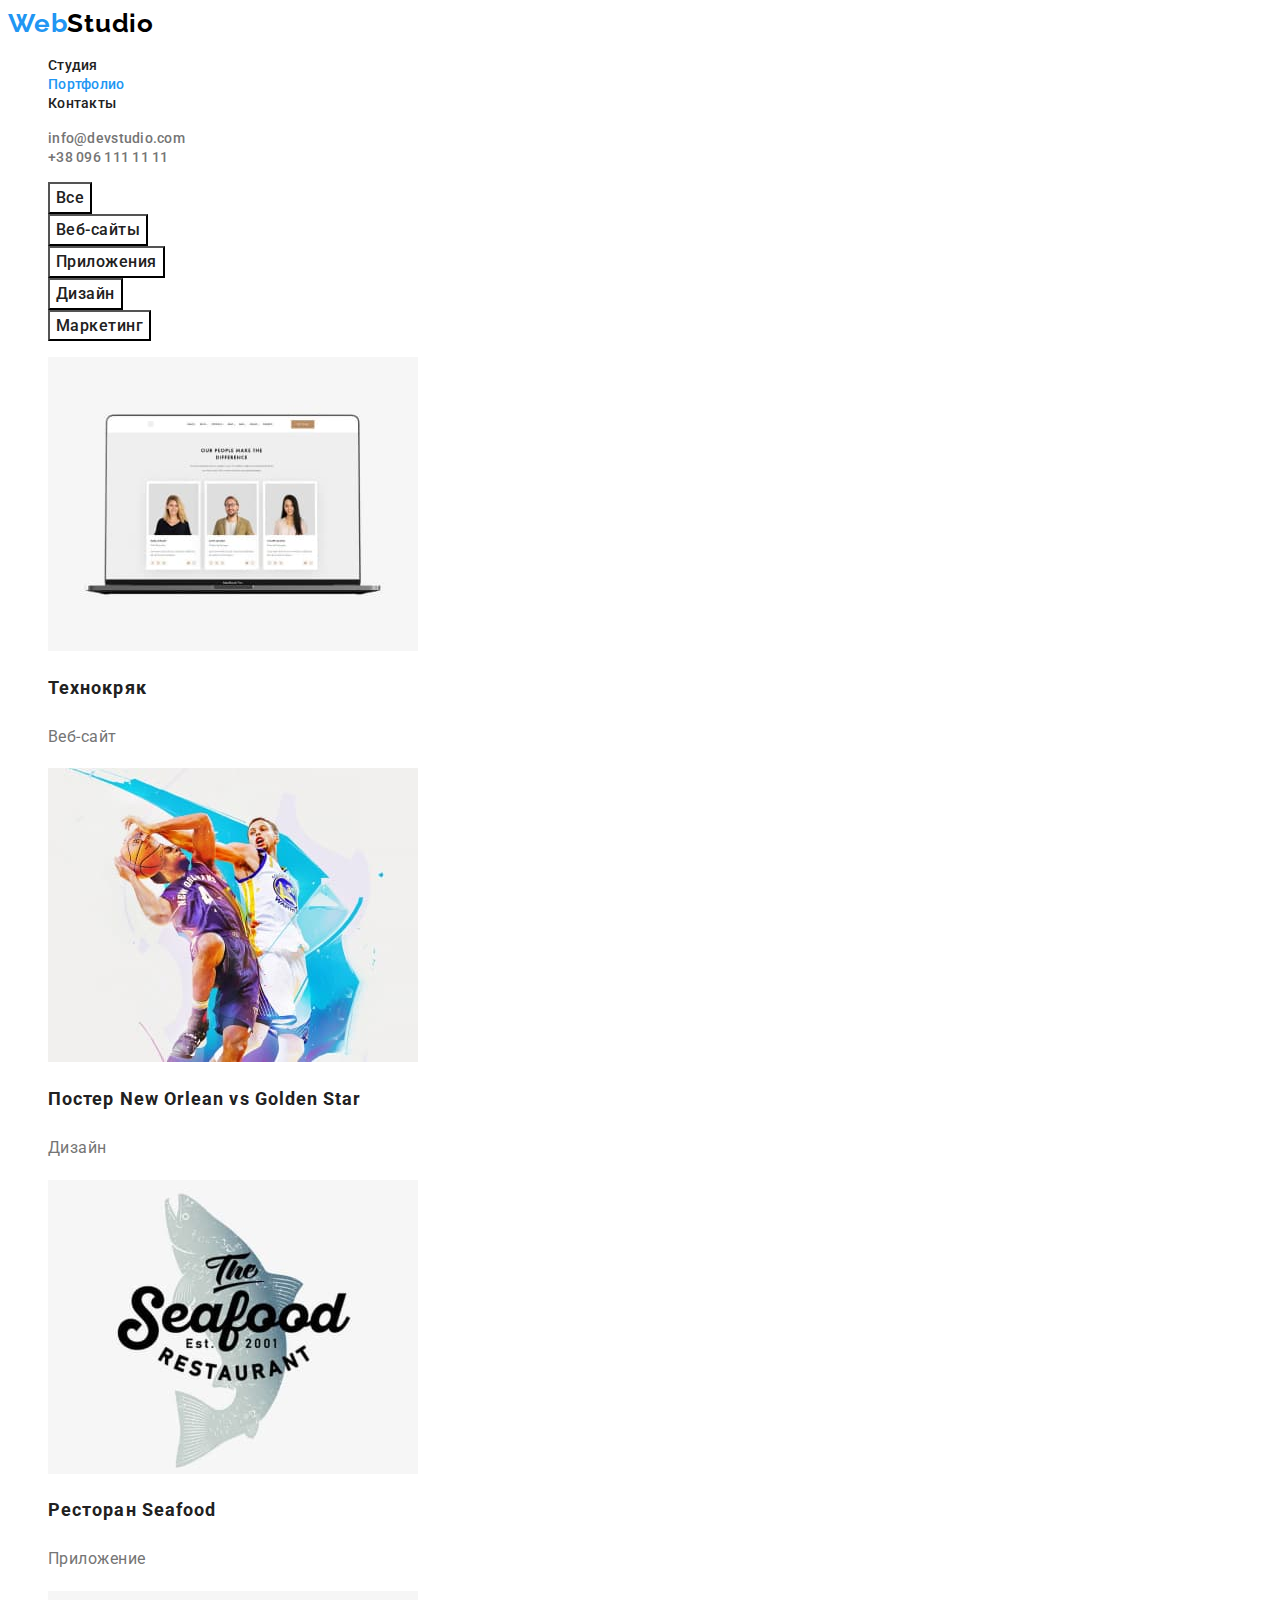
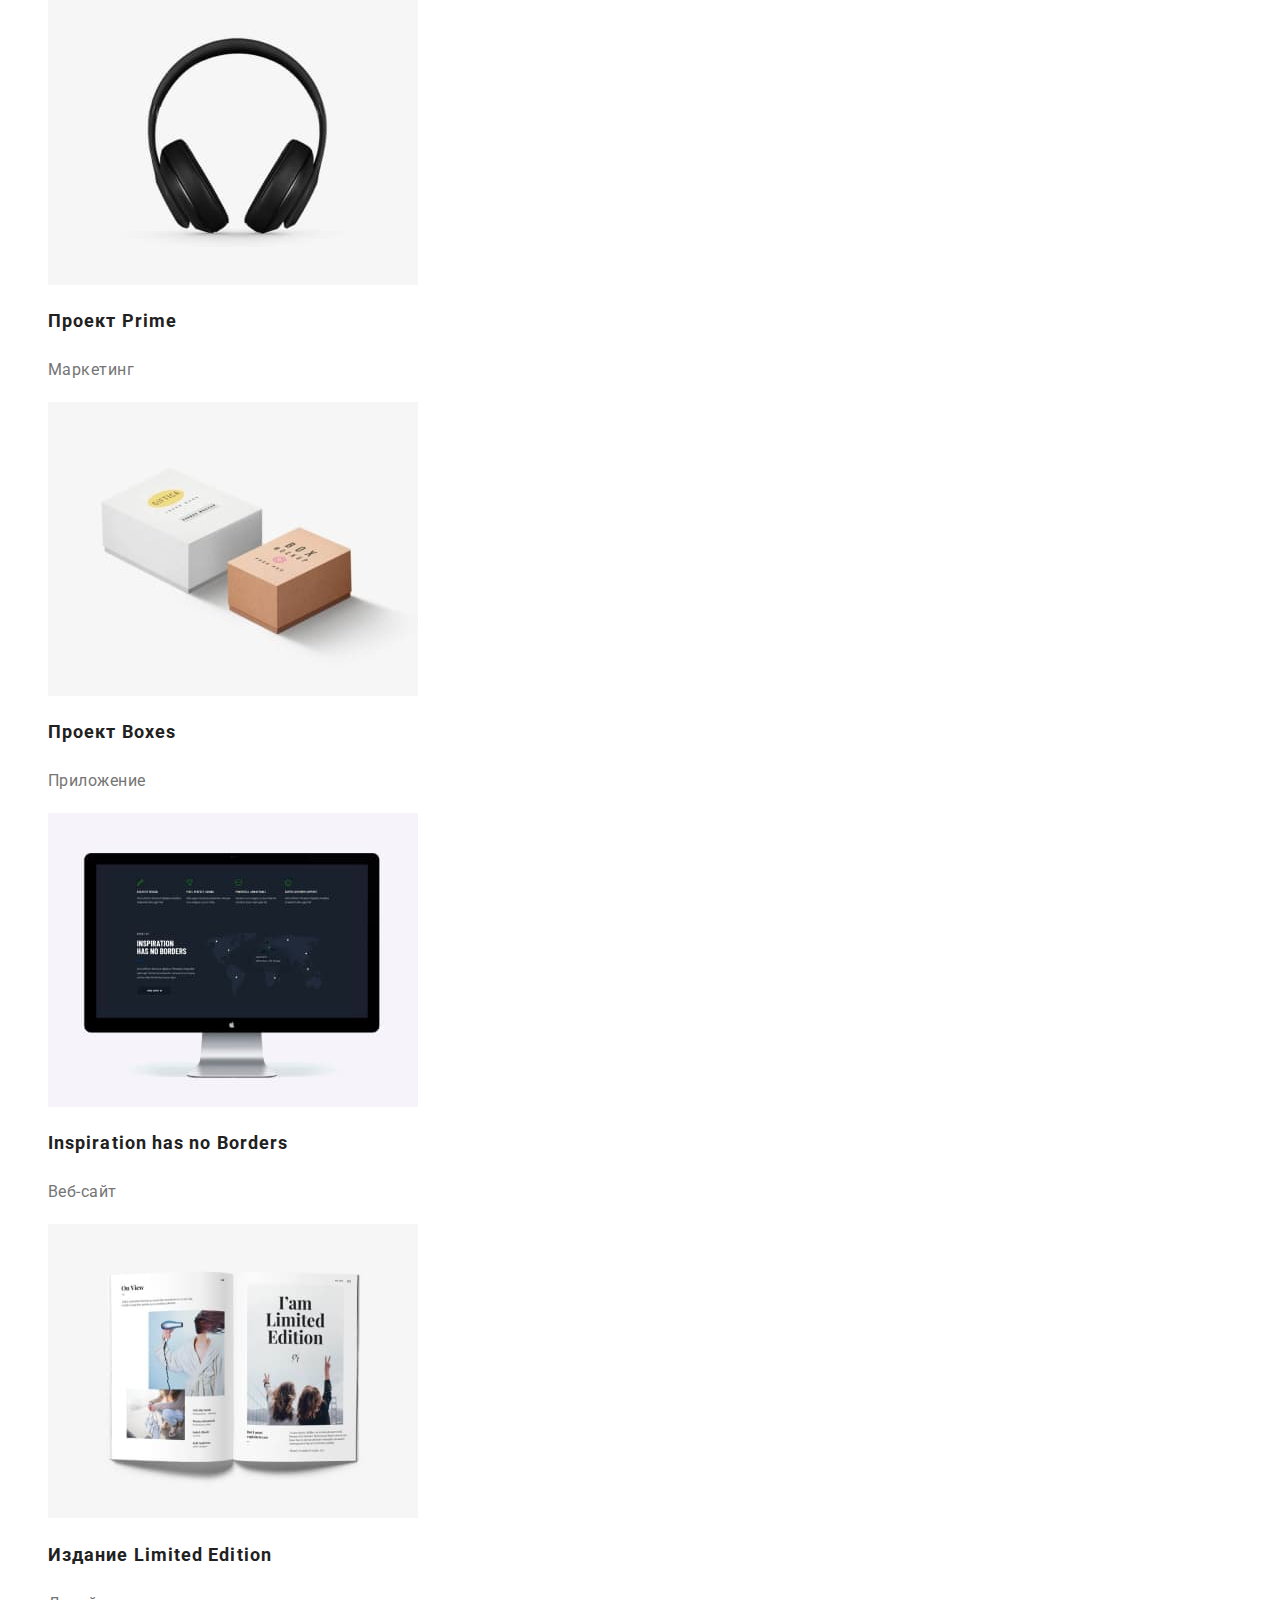
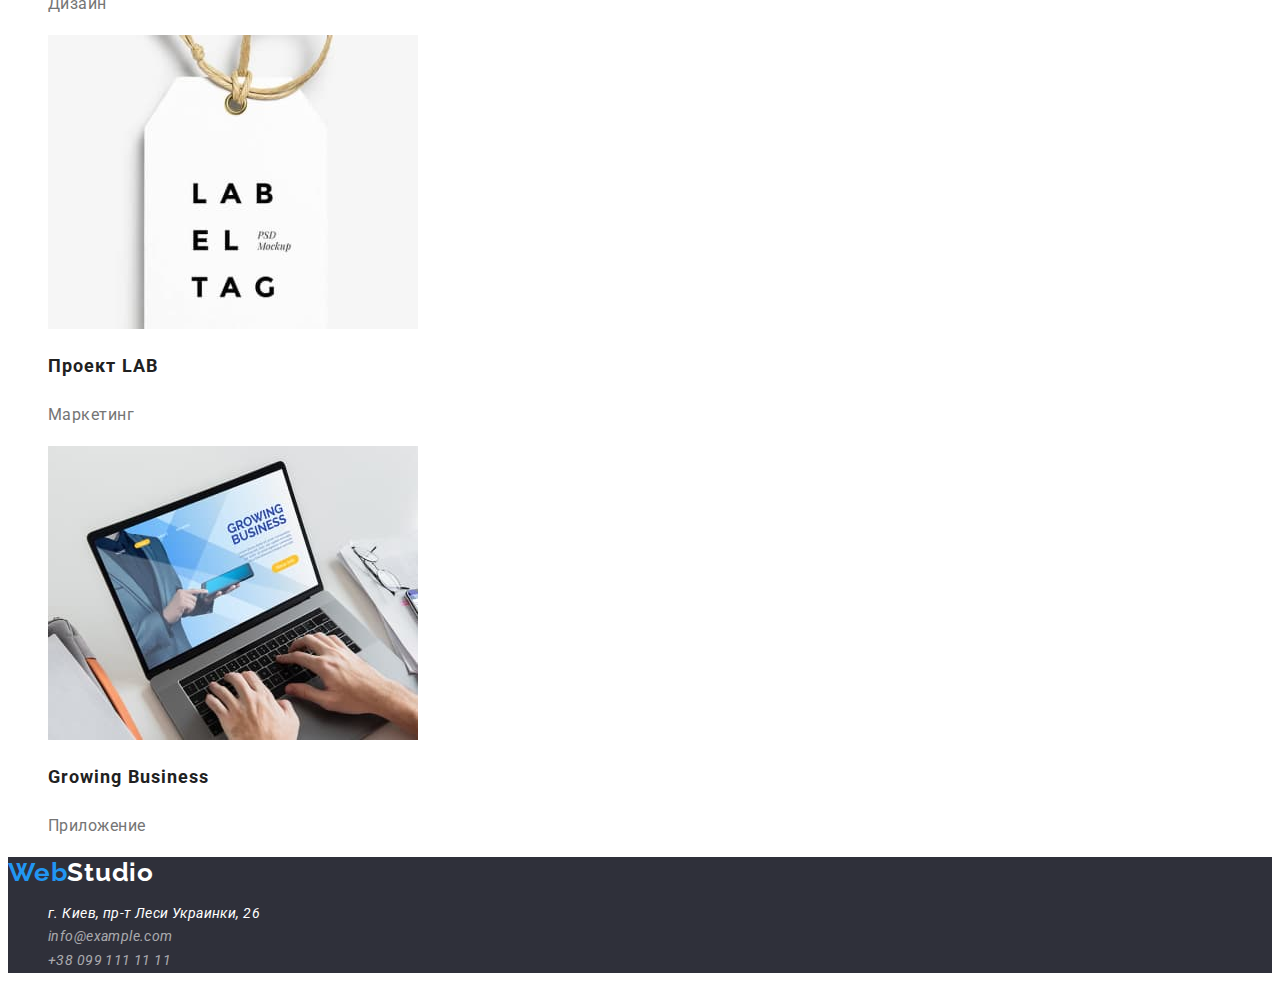
==== portfolio.html @ e904beb5 "Дз2" ====
<!DOCTYPE html>
<html lang="ru">
<head>
    <meta charset="UTF-8">
    <meta http-equiv="X-UA-Compatible" content="IE=edge">
    <meta name="viewport" content="width=device-width, initial-scale=1.0">
    <link rel="preconnect" href="https://fonts.googleapis.com">
    <link rel="preconnect" href="https://fonts.gstatic.com" crossorigin>
    <link href="https://fonts.googleapis.com/css2?family=Raleway:wght@700&family=Roboto:wght@400;500;700;900&display=swap" rel="stylesheet">
    <title>WebStudio</title>
    <link rel="stylesheet" href="https://cdnjs.cloudflare.com/ajax/libs/modern-normalize/1.1.0/modern-normalize.min.css" integrity="sha512-wpPYUAdjBVSE4KJnH1VR1HeZfpl1ub8YT/NKx4PuQ5NmX2tKuGu6U/JRp5y+Y8XG2tV+wKQpNHVUX03MfMFn9Q==" crossorigin="anonymous" referrerpolicy="no-referrer" />
    <link rel="stylesheet" href="./css/style.css">
</head>
<body>
    <header class="header">
        <a href="" class="logo link">Web<span class="logo-dark">Studio</span>
        </a>
        <nav class="header-navigation">
            <ul class="header-navigation-list list">
                <li class="header-navigation-item">
                    <a href="./index.html" class="header-navigation-link link">Студия</a></li>
                <li class="header-navigation-item">
                    <a href="./portfolio.html" class="header-navigation-link link active">Портфолио</a></li>
                <li class="header-navigation-item">
                    <a href="" class="header-navigation-link link">Контакты</a></li>
            </ul>
        </nav>
        <ul class="header-list list">
            <li class="header-item">
                <a href="mailto:info@devstudio.com" class="header-link link">info@devstudio.com</a></li>
            <li class="header-item">
                <a href="tel:+380961111111" class="header-link link">+38 096 111 11 11</a></li>
        </ul>
    </header>
    <main>
        <section class="portfolio">
            <h1 class="visually-hidden">Портфолио</h1>
            <ul class="portfolio-filtres list">
                <li class="portfolio-filtres-item">
                    <button type="button" class="portfolio-filtres-btn btn">Все</button>
                </li>
                <li class="portfolio-filtres-item">
                    <button type="button" class="portfolio-filtres-btn btn">Веб-сайты</button>
                </li>
                <li class="portfolio-filtres-item">
                    <button type="button" class="portfolio-filtres-btn btn">Приложения</button>
                </li>
                <li class="portfolio-filtres-item">
                    <button type="button" class="portfolio-filtres-btn btn">Дизайн</button>
                </li>
                <li class="portfolio-filtres-item">
                    <button type="button" class="portfolio-filtres-btn btn">Маркетинг</button>
                </li>
            </ul>
            <ul class="portfolio-list list">
                <li class="portfolio-item">
                    <img src="./images/Portfolio.jpg" alt="Технокряк" width="370">
                    <h2 class="portfolio-title">Технокряк</h2>
                    <p class="portfolio-text">Веб-сайт</p>
                </li>
                <li class="portfolio-item">
                    <img src="./images/Portfolio1.jpg" alt="Постер New Orlean vs Golden Star" width="370">
                    <h2 class="portfolio-title">Постер New Orlean vs Golden Star</h2>
                    <p class="portfolio-text">Дизайн</p>
                </li>
                <li class="portfolio-item">
                    <img src="./images/Portfolio2.jpg" alt="Ресторан Seafood" width="370">
                    <h2 class="portfolio-title">Ресторан Seafood</h2>
                    <p class="portfolio-text">Приложение</p>
                </li>
                <li class="portfolio-item">
                    <img src="./images/Portfolio3.jpg" alt="Проект Prime" width="370">
                    <h2 class="portfolio-title">Проект Prime</h2>
                    <p class="portfolio-text">Маркетинг</p>
                </li>
                <li class="portfolio-item">
                    <img src="./images/Portfolio4.jpg" alt="Проект Boxes" width="370">
                    <h2 class="portfolio-title">Проект Boxes</h2>
                    <p class="portfolio-text">Приложение</p>
                </li>
                <li class="portfolio-item">
                    <img src="./images/Portfolio5.jpg" alt="Inspiration has no Borders" width="370">
                    <h2 class="portfolio-title">Inspiration has no Borders</h2>
                    <p class="portfolio-text">Веб-сайт</p>
                </li>
                <li class="portfolio-item">
                    <img src="./images/Portfolio6.jpg" alt="Издание Limited Edition" width="370">
                    <h2 class="portfolio-title">Издание Limited Edition</h2>
                    <p class="portfolio-text">Дизайн</p>
                </li>
                <li class="portfolio-item">
                    <img src="./images/Portfolio7.jpg" alt="Проект LAB" width="370">
                    <h2 class="portfolio-title">Проект LAB</h2>
                    <p class="portfolio-text">Маркетинг</p>
                </li>
                <li class="portfolio-item">
                    <img src="./images/Portfolio8.jpg" alt="Growing Business" width="370">
                    <h2 class="portfolio-title">Growing Business</h2>
                    <p class="portfolio-text">Приложение</p>
                </li>
            </ul>
        </section>
    </main>
    <footer class="footer-content">
        <a href="" class="logo link">Web<span class="logo-light">Studio</span>
        </a>
        <address class="footer-address">
            <ul class="footer-list list">
                <li class="footer-item">
                    <a href="https://goo.gl/maps/QefCWzyqJZrkM8jZ6" 
                    class="footer-address link"
                    target="_blank" 
                    rel="noopener noindex nofollow">
                    г. Киев, пр-т Леси Украинки, 26</a></li>
                <li class="footer-item">
                    <a href="mailto:info@example.com" class="footer-link link">info@example.com</a></li>
                <li class="footer-item">
                    <a href="tel:+380991111111" class="footer-link link">+38 099 111 11 11</a></li>
            </ul>
        </address>
    </footer>
</body>
</html>
---- css/style.css ----
:root {
    --header-color: #212121;
    --header-link-color: #757575;
    --main-title-color: #FFFFFF;
    --second-title-color: #212121;
    --btn-color: #FFFFFF;
    --accent-color: #2196F3;
    --text-color: #757575;
    --footer-color: #FFFFFF;
    --bcg-color: #2F303A;


}

body {
    font-family: "Roboto", sans-serif;
}

.logo {
    font-family: 'Raleway';
    font-weight: 700;
    font-size: 26px;
    line-height: 1.19;
    letter-spacing: 0.03em;
    color: var(--accent-color);
}

.logo-dark {
    color: black;
}
 
.logo-light {
    color: var(--btn-color);
}

.link {
    text-decoration: none;
}

.list {
    list-style: none;
}

.visually-hidden {
    position: absolute;
    white-space: nowrap;
    width: 1px;
    height: 1px;
    overflow: hidden;
    border: 0;
    padding: 0;
    clip: rect(0 0 0 0);
    clip-path: inset(50%);
    margin: -1px;
  }

/*-------------HEADER---------------*/

.header-navigation-link {
    font-weight: 500;
    font-size: 14px;
    line-height: 1.14;
    letter-spacing: 0.02em;
    color: var(--header-color); 
}

.header-navigation-link:hover, 
.header-navigation-link:focus {
    color: var(--accent-color);
}

.header-link {
    font-weight: 500;
    font-size: 14px;
    line-height: 1.14;
    letter-spacing: 0.02em;
    color: var(--header-link-color);
}

.header-link:hover,
.header-link:focus {
    color: var(--accent-color);
}

.active {
    color: var(--accent-color);
}

/*-------------HERO---------------*/

.hero-content{
    background: var(--bcg-color)

}
.title {
    font-weight: 900;
    font-size: 44px;
    line-height: 1.36;
    text-align: center;
    letter-spacing: 0.06em;
    text-transform: uppercase;
    color:var(--main-title-color);
}

.btn {
    font-family: inherit;
    font-weight: 700;
    font-size: 16px;
    line-height: 1.88;
    display: flex;
    align-items: center;
    text-align: center;
    letter-spacing: 0.06em;
    background-color: #2196F3;
    color: var(--btn-color);
    cursor: pointer;
}

.btn:hover, 
.btn:focus {
    color: var(--btn-color);
}

/*-------------WORKS---------------*/

.section-title {
    font-weight: 700;
    font-size: 36px;
    line-height: 1.16;
    text-align: center;
    letter-spacing: 0.03em;
    color: var(--second-title-color);
}

.features-title {
    font-weight: 700;
    font-size: 14px;
    line-height: 1.14;
    letter-spacing: 0.03em;
    text-transform: uppercase;
    color: var(--second-title-color);
}
.features-text {
    font-size: 14px;
    line-height: 1.71;
    letter-spacing: 0.03em;
    color:var(--text-color) ;
}

/*-------------TEAM---------------*/

.team-title {
    font-weight: 500;
    font-size: 16px;
    line-height: 1.18;
    letter-spacing: 0.03em;
    color: var(--second-title-color);
}
.team-text {
    font-size: 16px;
    line-height: 1.18;
    letter-spacing: 0.03em;
    color: var(--text-color);
}

/*------------PORTFOLIO---------------*/

.portfolio-filtres-btn {
    font-family: 'Roboto';
    font-weight: 500;
    font-size: 16px;
    line-height: 1.62;
    letter-spacing: 0.03em;
    
    background-color: var(--btn-color);
    color: var(--header-color);
    cursor: pointer;
}

.btn:hover, 
.btn:focus {
    color: var(--btn-color);
    background-color: var(--accent-color);
}

.portfolio-title {
    font-weight: 700;
    font-size: 18px;
    line-height: 2;
    letter-spacing: 0.06em;
    color: var(--second-title-color);
}
.portfolio-text {
    font-size: 16px;
    line-height: 1.88;
    letter-spacing: 0.03em;
    color: var(--header-link-color);
}

/*------------FOOTER---------------*/

.footer-address {
    font-family: 'Roboto';
    font-weight: 400;
    font-size: 14px;
    line-height: 1.71;
    letter-spacing: 0.03em;
    color:var(--footer-color);
}

.footer-link {
    font-family: 'Roboto';
    font-size: 14px;
    line-height: 1.71;
    letter-spacing: 0.03em;
    color: rgba(255, 255, 255, 0.6);
}
.footer-content {
    background: var(--bcg-color);
}


.footer-link:hover, 
.footer-link:focus {
    color: var(--accent-color);
}

.footer-address:hover, 
.footer-address:focus {
    color: var(--accent-color);
}
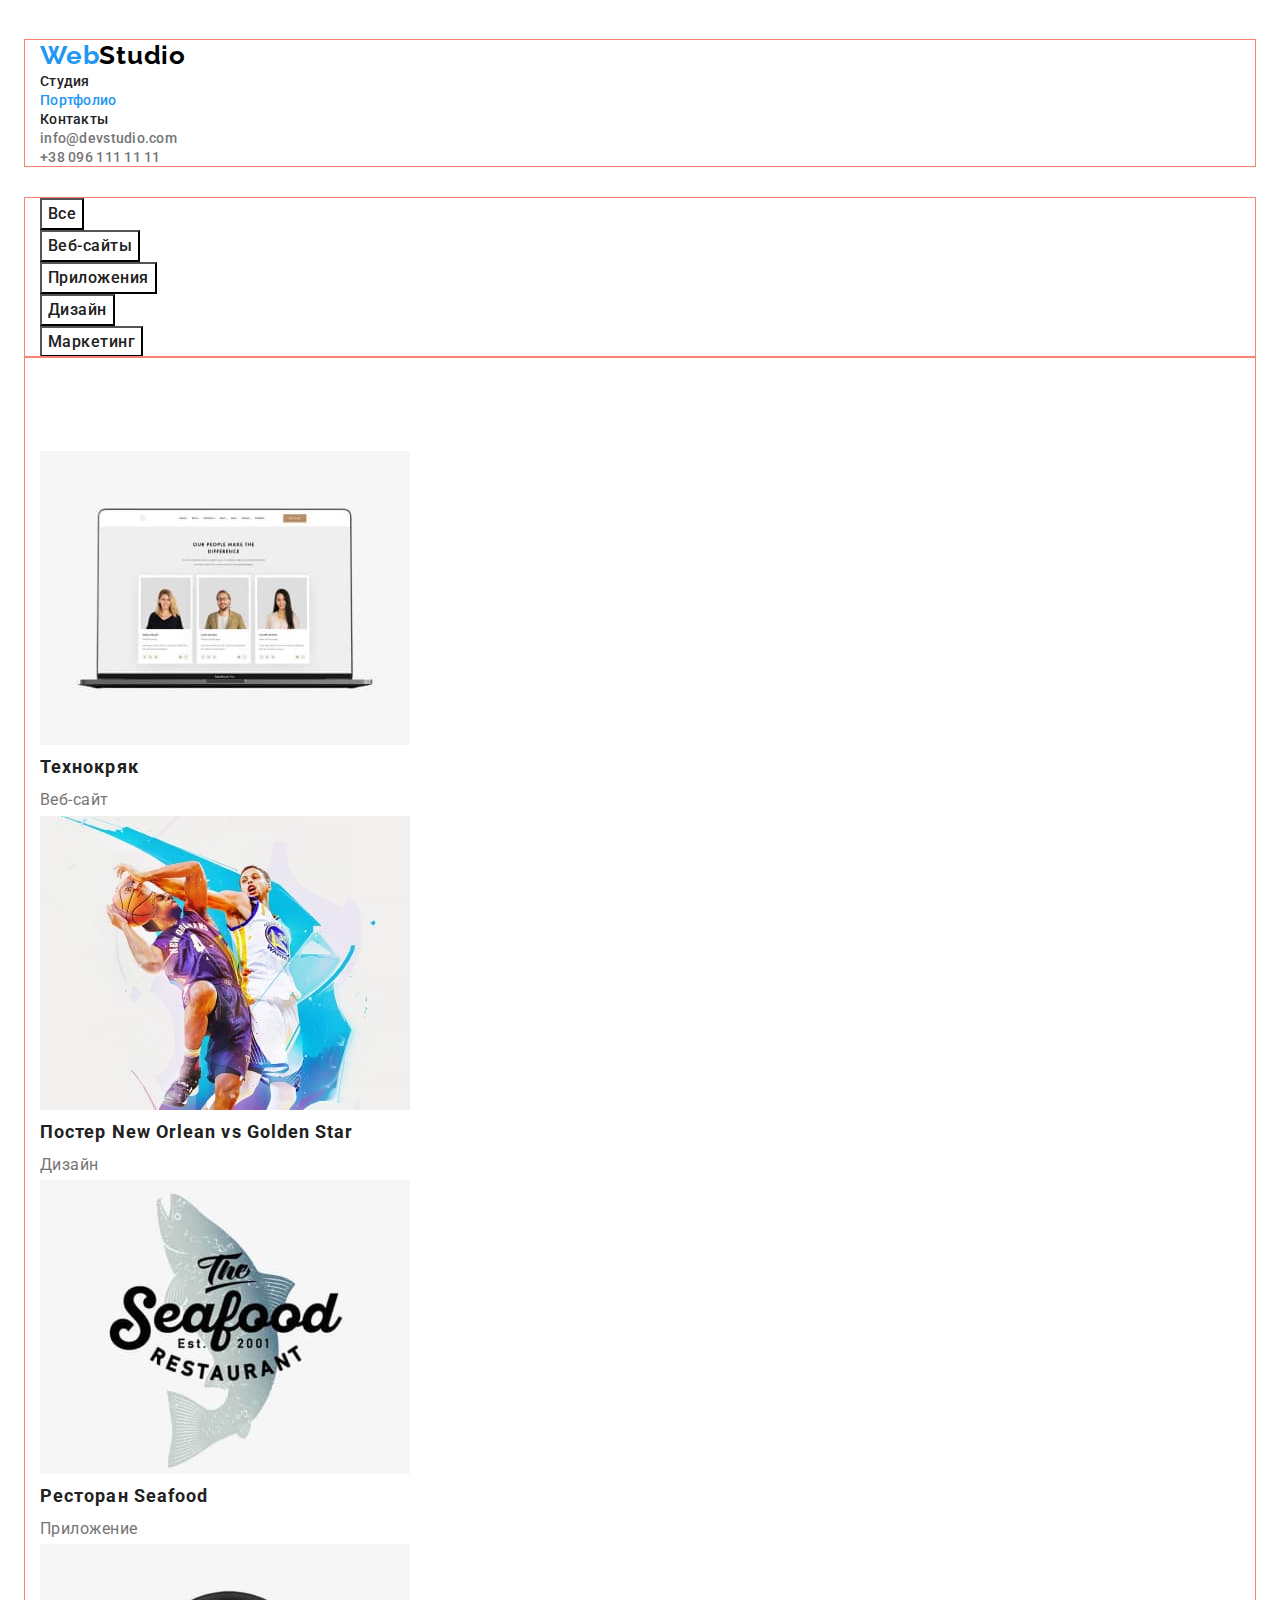
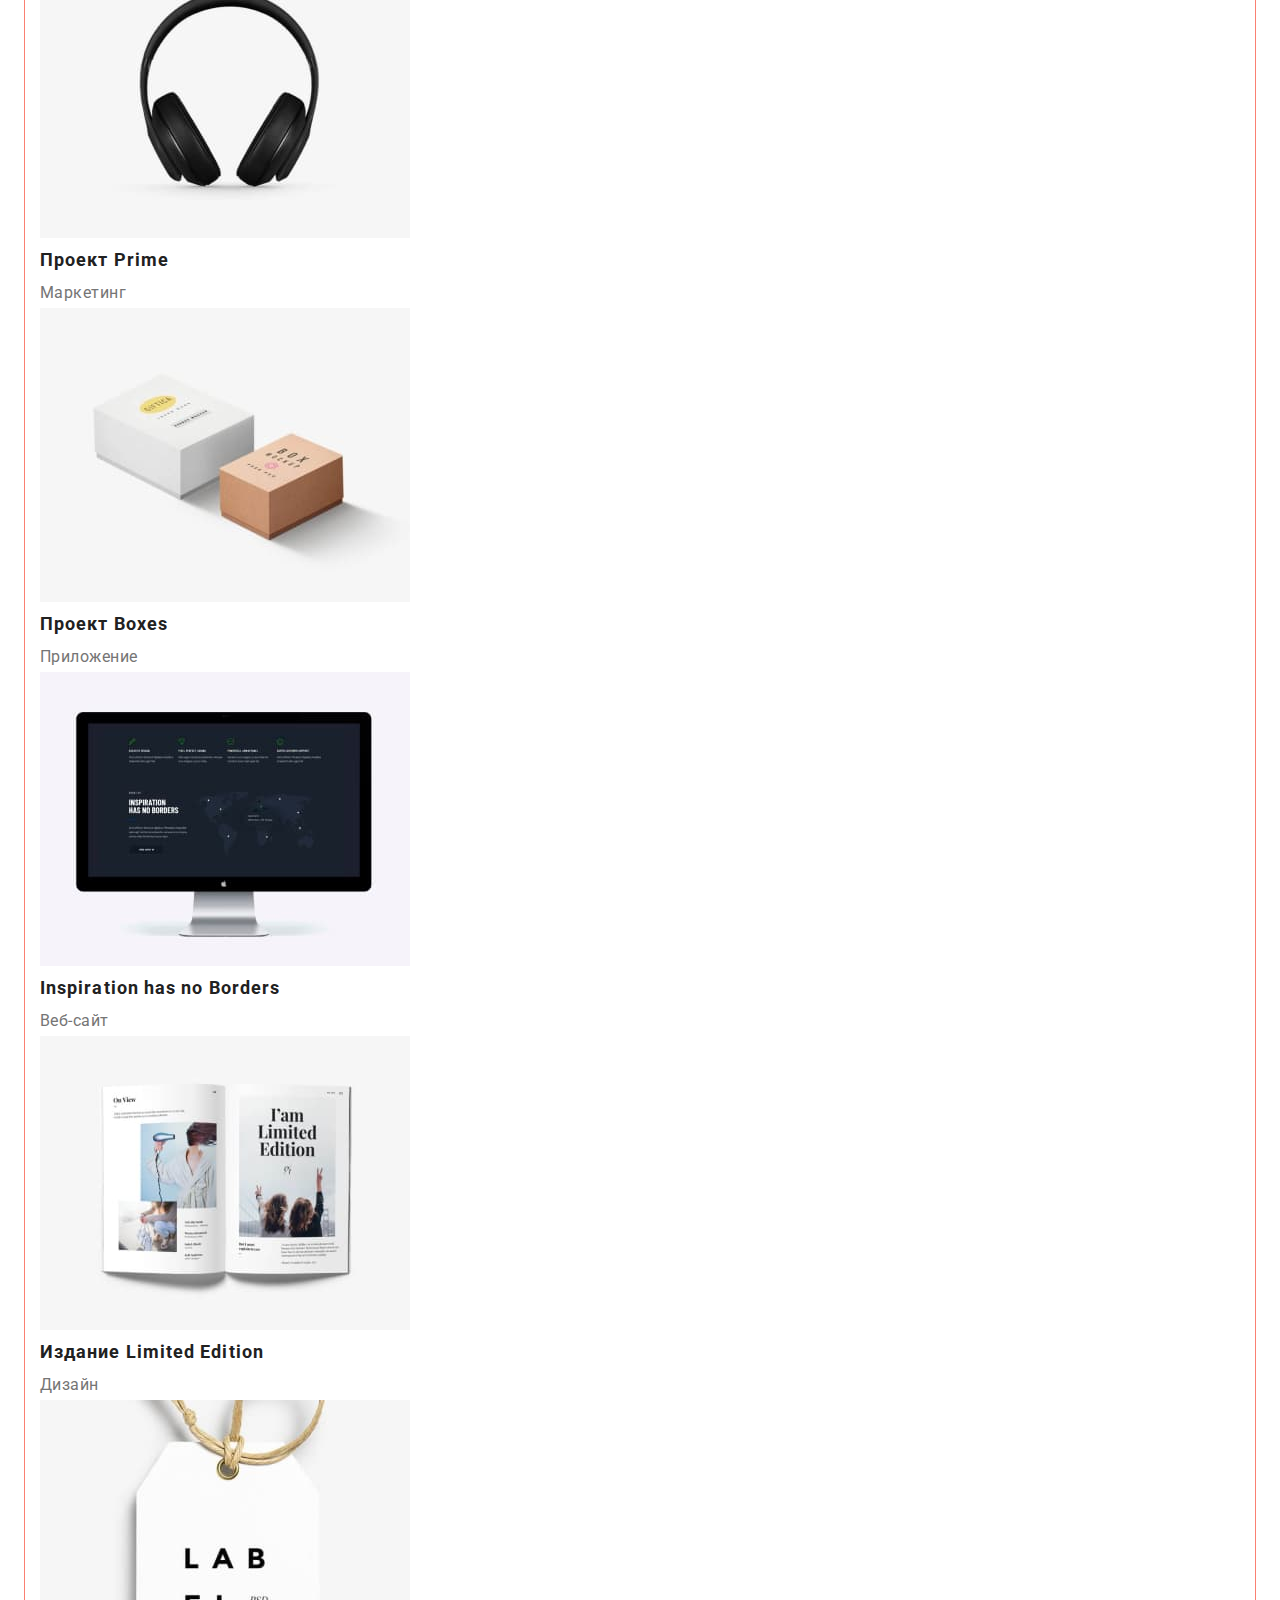
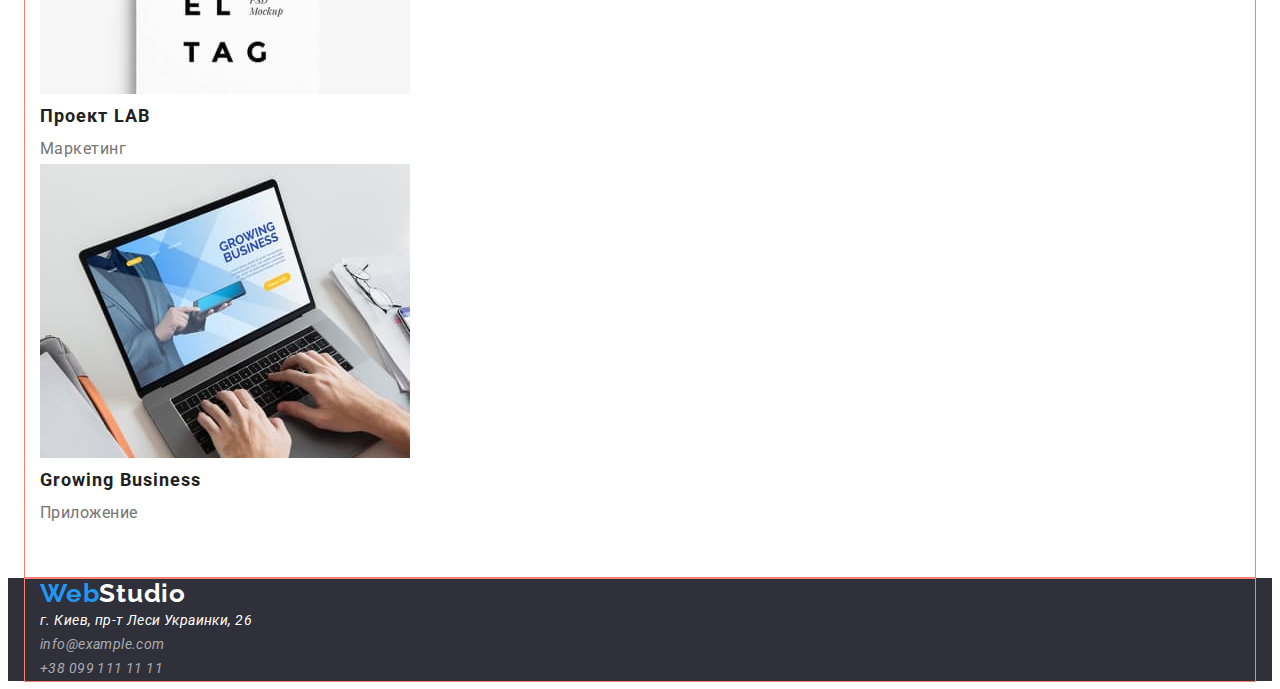
==== commit a94f2dad: "В процессе с паддингами" ====
--- a/portfolio.html
+++ b/portfolio.html
@@ -4,120 +4,137 @@
     <meta charset="UTF-8">
     <meta http-equiv="X-UA-Compatible" content="IE=edge">
     <meta name="viewport" content="width=device-width, initial-scale=1.0">
-    <link rel="preconnect" href="https://fonts.googleapis.com">
-    <link rel="preconnect" href="https://fonts.gstatic.com" crossorigin>
-    <link href="https://fonts.googleapis.com/css2?family=Raleway:wght@700&family=Roboto:wght@400;500;700;900&display=swap" rel="stylesheet">
+    <link rel="preconnect" 
+        href="https://fonts.googleapis.com">
+    <link rel="preconnect" 
+        href="https://fonts.gstatic.com" 
+        crossorigin>
+    <link href="https://fonts.googleapis.com/css2?family=Raleway:wght@700&family=Roboto:wght@400;500;700;900&display=swap" 
+        rel="stylesheet">
     <title>WebStudio</title>
-    <link rel="stylesheet" href="https://cdnjs.cloudflare.com/ajax/libs/modern-normalize/1.1.0/modern-normalize.min.css" integrity="sha512-wpPYUAdjBVSE4KJnH1VR1HeZfpl1ub8YT/NKx4PuQ5NmX2tKuGu6U/JRp5y+Y8XG2tV+wKQpNHVUX03MfMFn9Q==" crossorigin="anonymous" referrerpolicy="no-referrer" />
-    <link rel="stylesheet" href="./css/style.css">
+    <link rel="stylesheet" 
+        href="https://cdnjs.cloudflare.com/ajax/libs/modern-normalize/1.1.0/modern-normalize.min.css" 
+        integrity="sha512-wpPYUAdjBVSE4KJnH1VR1HeZfpl1ub8YT/NKx4PuQ5NmX2tKuGu6U/JRp5y+Y8XG2tV+wKQpNHVUX03MfMFn9Q=="     
+        crossorigin="anonymous" 
+        referrerpolicy="no-referrer" />
+    <link rel="stylesheet" 
+        href="./css/style.css">
 </head>
 <body>
     <header class="header">
-        <a href="" class="logo link">Web<span class="logo-dark">Studio</span>
-        </a>
-        <nav class="header-navigation">
-            <ul class="header-navigation-list list">
-                <li class="header-navigation-item">
-                    <a href="./index.html" class="header-navigation-link link">Студия</a></li>
-                <li class="header-navigation-item">
-                    <a href="./portfolio.html" class="header-navigation-link link active">Портфолио</a></li>
-                <li class="header-navigation-item">
-                    <a href="" class="header-navigation-link link">Контакты</a></li>
+        <div class="container">
+            <a href="" class="logo link">Web<span class="logo-dark">Studio</span>
+            </a>
+            <nav class="header-navigation">
+                <ul class="header-navigation-list list">
+                    <li class="header-navigation-item">
+                        <a href="./index.html" class="header-navigation-link link">Студия</a></li>
+                    <li class="header-navigation-item">
+                        <a href="./portfolio.html" class="header-navigation-link link active">Портфолио</a></li>
+                    <li class="header-navigation-item">
+                        <a href="" class="header-navigation-link link">Контакты</a></li>
+                </ul>
+            </nav>
+            <ul class="header-list list">
+                <li class="header-item">
+                    <a href="mailto:info@devstudio.com" class="header-link link">info@devstudio.com</a></li>
+                <li class="header-item">
+                    <a href="tel:+380961111111" class="header-link link">+38 096 111 11 11</a></li>
             </ul>
-        </nav>
-        <ul class="header-list list">
-            <li class="header-item">
-                <a href="mailto:info@devstudio.com" class="header-link link">info@devstudio.com</a></li>
-            <li class="header-item">
-                <a href="tel:+380961111111" class="header-link link">+38 096 111 11 11</a></li>
-        </ul>
+        </div>
     </header>
     <main>
         <section class="portfolio">
-            <h1 class="visually-hidden">Портфолио</h1>
-            <ul class="portfolio-filtres list">
-                <li class="portfolio-filtres-item">
-                    <button type="button" class="portfolio-filtres-btn btn">Все</button>
-                </li>
-                <li class="portfolio-filtres-item">
-                    <button type="button" class="portfolio-filtres-btn btn">Веб-сайты</button>
-                </li>
-                <li class="portfolio-filtres-item">
-                    <button type="button" class="portfolio-filtres-btn btn">Приложения</button>
-                </li>
-                <li class="portfolio-filtres-item">
-                    <button type="button" class="portfolio-filtres-btn btn">Дизайн</button>
-                </li>
-                <li class="portfolio-filtres-item">
-                    <button type="button" class="portfolio-filtres-btn btn">Маркетинг</button>
-                </li>
-            </ul>
-            <ul class="portfolio-list list">
-                <li class="portfolio-item">
-                    <img src="./images/Portfolio.jpg" alt="Технокряк" width="370">
-                    <h2 class="portfolio-title">Технокряк</h2>
-                    <p class="portfolio-text">Веб-сайт</p>
-                </li>
-                <li class="portfolio-item">
-                    <img src="./images/Portfolio1.jpg" alt="Постер New Orlean vs Golden Star" width="370">
-                    <h2 class="portfolio-title">Постер New Orlean vs Golden Star</h2>
-                    <p class="portfolio-text">Дизайн</p>
-                </li>
-                <li class="portfolio-item">
-                    <img src="./images/Portfolio2.jpg" alt="Ресторан Seafood" width="370">
-                    <h2 class="portfolio-title">Ресторан Seafood</h2>
-                    <p class="portfolio-text">Приложение</p>
-                </li>
-                <li class="portfolio-item">
-                    <img src="./images/Portfolio3.jpg" alt="Проект Prime" width="370">
-                    <h2 class="portfolio-title">Проект Prime</h2>
-                    <p class="portfolio-text">Маркетинг</p>
-                </li>
-                <li class="portfolio-item">
-                    <img src="./images/Portfolio4.jpg" alt="Проект Boxes" width="370">
-                    <h2 class="portfolio-title">Проект Boxes</h2>
-                    <p class="portfolio-text">Приложение</p>
-                </li>
-                <li class="portfolio-item">
-                    <img src="./images/Portfolio5.jpg" alt="Inspiration has no Borders" width="370">
-                    <h2 class="portfolio-title">Inspiration has no Borders</h2>
-                    <p class="portfolio-text">Веб-сайт</p>
-                </li>
-                <li class="portfolio-item">
-                    <img src="./images/Portfolio6.jpg" alt="Издание Limited Edition" width="370">
-                    <h2 class="portfolio-title">Издание Limited Edition</h2>
-                    <p class="portfolio-text">Дизайн</p>
-                </li>
-                <li class="portfolio-item">
-                    <img src="./images/Portfolio7.jpg" alt="Проект LAB" width="370">
-                    <h2 class="portfolio-title">Проект LAB</h2>
-                    <p class="portfolio-text">Маркетинг</p>
-                </li>
-                <li class="portfolio-item">
-                    <img src="./images/Portfolio8.jpg" alt="Growing Business" width="370">
-                    <h2 class="portfolio-title">Growing Business</h2>
-                    <p class="portfolio-text">Приложение</p>
-                </li>
-            </ul>
+            <div class="container">
+                <h1 class="visually-hidden">Портфолио</h1>
+                <ul class="portfolio-filtres list">
+                    <li class="portfolio-filtres-item">
+                        <button type="button" class="portfolio-filtres-btn btn">Все</button>
+                    </li>
+                    <li class="portfolio-filtres-item">
+                        <button type="button" class="portfolio-filtres-btn btn">Веб-сайты</button>
+                    </li>
+                    <li class="portfolio-filtres-item">
+                        <button type="button" class="portfolio-filtres-btn btn">Приложения</button>
+                    </li>
+                    <li class="portfolio-filtres-item">
+                        <button type="button" class="portfolio-filtres-btn btn">Дизайн</button>
+                    </li>
+                    <li class="portfolio-filtres-item">
+                        <button type="button" class="portfolio-filtres-btn btn">Маркетинг</button>
+                    </li>
+                </ul>
+            </div>
+            <div class="container">
+                <ul class="portfolio-list list">
+                    <li class="portfolio-item">
+                        <img src="./images/Portfolio.jpg" alt="Технокряк" width="370">
+                        <h2 class="portfolio-title">Технокряк</h2>
+                        <p class="portfolio-text">Веб-сайт</p>
+                    </li>
+                    <li class="portfolio-item">
+                        <img src="./images/Portfolio1.jpg" alt="Постер New Orlean vs Golden Star" width="370">
+                        <h2 class="portfolio-title">Постер New Orlean vs Golden Star</h2>
+                        <p class="portfolio-text">Дизайн</p>
+                    </li>
+                    <li class="portfolio-item">
+                        <img src="./images/Portfolio2.jpg" alt="Ресторан Seafood" width="370">
+                        <h2 class="portfolio-title">Ресторан Seafood</h2>
+                        <p class="portfolio-text">Приложение</p>
+                    </li>
+                    <li class="portfolio-item">
+                        <img src="./images/Portfolio3.jpg" alt="Проект Prime" width="370">
+                        <h2 class="portfolio-title">Проект Prime</h2>
+                        <p class="portfolio-text">Маркетинг</p>
+                    </li>
+                    <li class="portfolio-item">
+                        <img src="./images/Portfolio4.jpg" alt="Проект Boxes" width="370">
+                        <h2 class="portfolio-title">Проект Boxes</h2>
+                        <p class="portfolio-text">Приложение</p>
+                    </li>
+                    <li class="portfolio-item">
+                        <img src="./images/Portfolio5.jpg" alt="Inspiration has no Borders" width="370">
+                        <h2 class="portfolio-title">Inspiration has no Borders</h2>
+                        <p class="portfolio-text">Веб-сайт</p>
+                    </li>
+                    <li class="portfolio-item">
+                        <img src="./images/Portfolio6.jpg" alt="Издание Limited Edition" width="370">
+                        <h2 class="portfolio-title">Издание Limited Edition</h2>
+                        <p class="portfolio-text">Дизайн</p>
+                    </li>
+                    <li class="portfolio-item">
+                        <img src="./images/Portfolio7.jpg" alt="Проект LAB" width="370">
+                        <h2 class="portfolio-title">Проект LAB</h2>
+                        <p class="portfolio-text">Маркетинг</p>
+                    </li>
+                    <li class="portfolio-item">
+                        <img src="./images/Portfolio8.jpg" alt="Growing Business" width="370">
+                        <h2 class="portfolio-title">Growing Business</h2>
+                        <p class="portfolio-text">Приложение</p>
+                    </li>
+                </ul>
+            </div>
         </section>
     </main>
     <footer class="footer-content">
-        <a href="" class="logo link">Web<span class="logo-light">Studio</span>
-        </a>
-        <address class="footer-address">
-            <ul class="footer-list list">
-                <li class="footer-item">
-                    <a href="https://goo.gl/maps/QefCWzyqJZrkM8jZ6" 
-                    class="footer-address link"
-                    target="_blank" 
-                    rel="noopener noindex nofollow">
-                    г. Киев, пр-т Леси Украинки, 26</a></li>
-                <li class="footer-item">
-                    <a href="mailto:info@example.com" class="footer-link link">info@example.com</a></li>
-                <li class="footer-item">
-                    <a href="tel:+380991111111" class="footer-link link">+38 099 111 11 11</a></li>
-            </ul>
-        </address>
+        <div class="container">
+            <a href="" class="logo link">Web<span class="logo-light">Studio</span>
+            </a>
+            <address class="footer-address">
+                <ul class="footer-list list">
+                    <li class="footer-item">
+                        <a href="https://goo.gl/maps/QefCWzyqJZrkM8jZ6" 
+                        class="footer-address link"
+                        target="_blank" 
+                        rel="noopener noindex nofollow">
+                        г. Киев, пр-т Леси Украинки, 26</a></li>
+                    <li class="footer-item">
+                        <a href="mailto:info@example.com" class="footer-link link">info@example.com</a></li>
+                    <li class="footer-item">
+                        <a href="tel:+380991111111" class="footer-link link">+38 099 111 11 11</a></li>
+                </ul>
+            </address>
+        </div>
     </footer>
 </body>
 </html>--- a/css/style.css
+++ b/css/style.css
@@ -8,6 +8,8 @@
     --text-color: #757575;
     --footer-color: #FFFFFF;
     --bcg-color: #2F303A;
+    --padding-top: 94px;
+    --padding-bottom: 94px;
 
 
 }
@@ -15,7 +17,14 @@
 body {
     font-family: "Roboto", sans-serif;
 }
-
+p, h1, h2, h3, h4, h5, h6 {
+    margin: 0;
+}
+
+ul, ol {
+    padding-left: 0;
+    margin: 0;
+}
 .logo {
     font-family: 'Raleway';
     font-weight: 700;
@@ -39,6 +48,15 @@
 
 .list {
     list-style: none;
+}
+
+.container{
+    width: 1200px;
+    padding-left: 15px;
+    padding-right: 15px;
+    margin: 0 auto;
+    outline: 1px solid salmon;
+
 }
 
 .visually-hidden {
@@ -55,7 +73,10 @@
   }
 
 /*-------------HEADER---------------*/
-
+.header {
+    padding-top: 32px;
+    padding-bottom: 32px;
+}
 .header-navigation-link {
     font-weight: 500;
     font-size: 14px;
@@ -89,8 +110,8 @@
 /*-------------HERO---------------*/
 
 .hero-content{
-    background: var(--bcg-color)
-
+    background: var(--bcg-color);
+   /*- padding: 200px; 452px; 30px;-*/
 }
 .title {
     font-weight: 900;
@@ -100,6 +121,10 @@
     letter-spacing: 0.06em;
     text-transform: uppercase;
     color:var(--main-title-color);
+    margin-bottom: 30px;
+    max-width: 696px;
+    
+
 }
 
 .btn {
@@ -114,6 +139,7 @@
     background-color: #2196F3;
     color: var(--btn-color);
     cursor: pointer;
+    
 }
 
 .btn:hover, 
@@ -122,6 +148,15 @@
 }
 
 /*-------------WORKS---------------*/
+
+/*.section {
+
+}*/
+
+.features-list {
+    padding-top: var(--padding-top);
+    padding-bottom: 50px;
+}
 
 .section-title {
     font-weight: 700;
@@ -130,6 +165,8 @@
     text-align: center;
     letter-spacing: 0.03em;
     color: var(--second-title-color);
+    padding-top: var(--padding-top);
+    padding-bottom: 50px;
 }
 
 .features-title {
@@ -149,21 +186,33 @@
 
 /*-------------TEAM---------------*/
 
+.section-title {
+    padding-top: var(--padding-top);
+    padding-bottom: 50px;
+}
+
 .team-title {
     font-weight: 500;
     font-size: 16px;
     line-height: 1.18;
     letter-spacing: 0.03em;
     color: var(--second-title-color);
+
 }
 .team-text {
     font-size: 16px;
     line-height: 1.18;
     letter-spacing: 0.03em;
     color: var(--text-color);
+
 }
 
 /*------------PORTFOLIO---------------*/
+
+.portfolio-list {
+    padding-top: var(--padding-top);
+    padding-bottom: 50px;
+}
 
 .portfolio-filtres-btn {
     font-family: 'Roboto';
@@ -199,6 +248,8 @@
 
 /*------------FOOTER---------------*/
 
+
+
 .footer-address {
     font-family: 'Roboto';
     font-weight: 400;
@@ -206,6 +257,7 @@
     line-height: 1.71;
     letter-spacing: 0.03em;
     color:var(--footer-color);
+   
 }
 
 .footer-link {
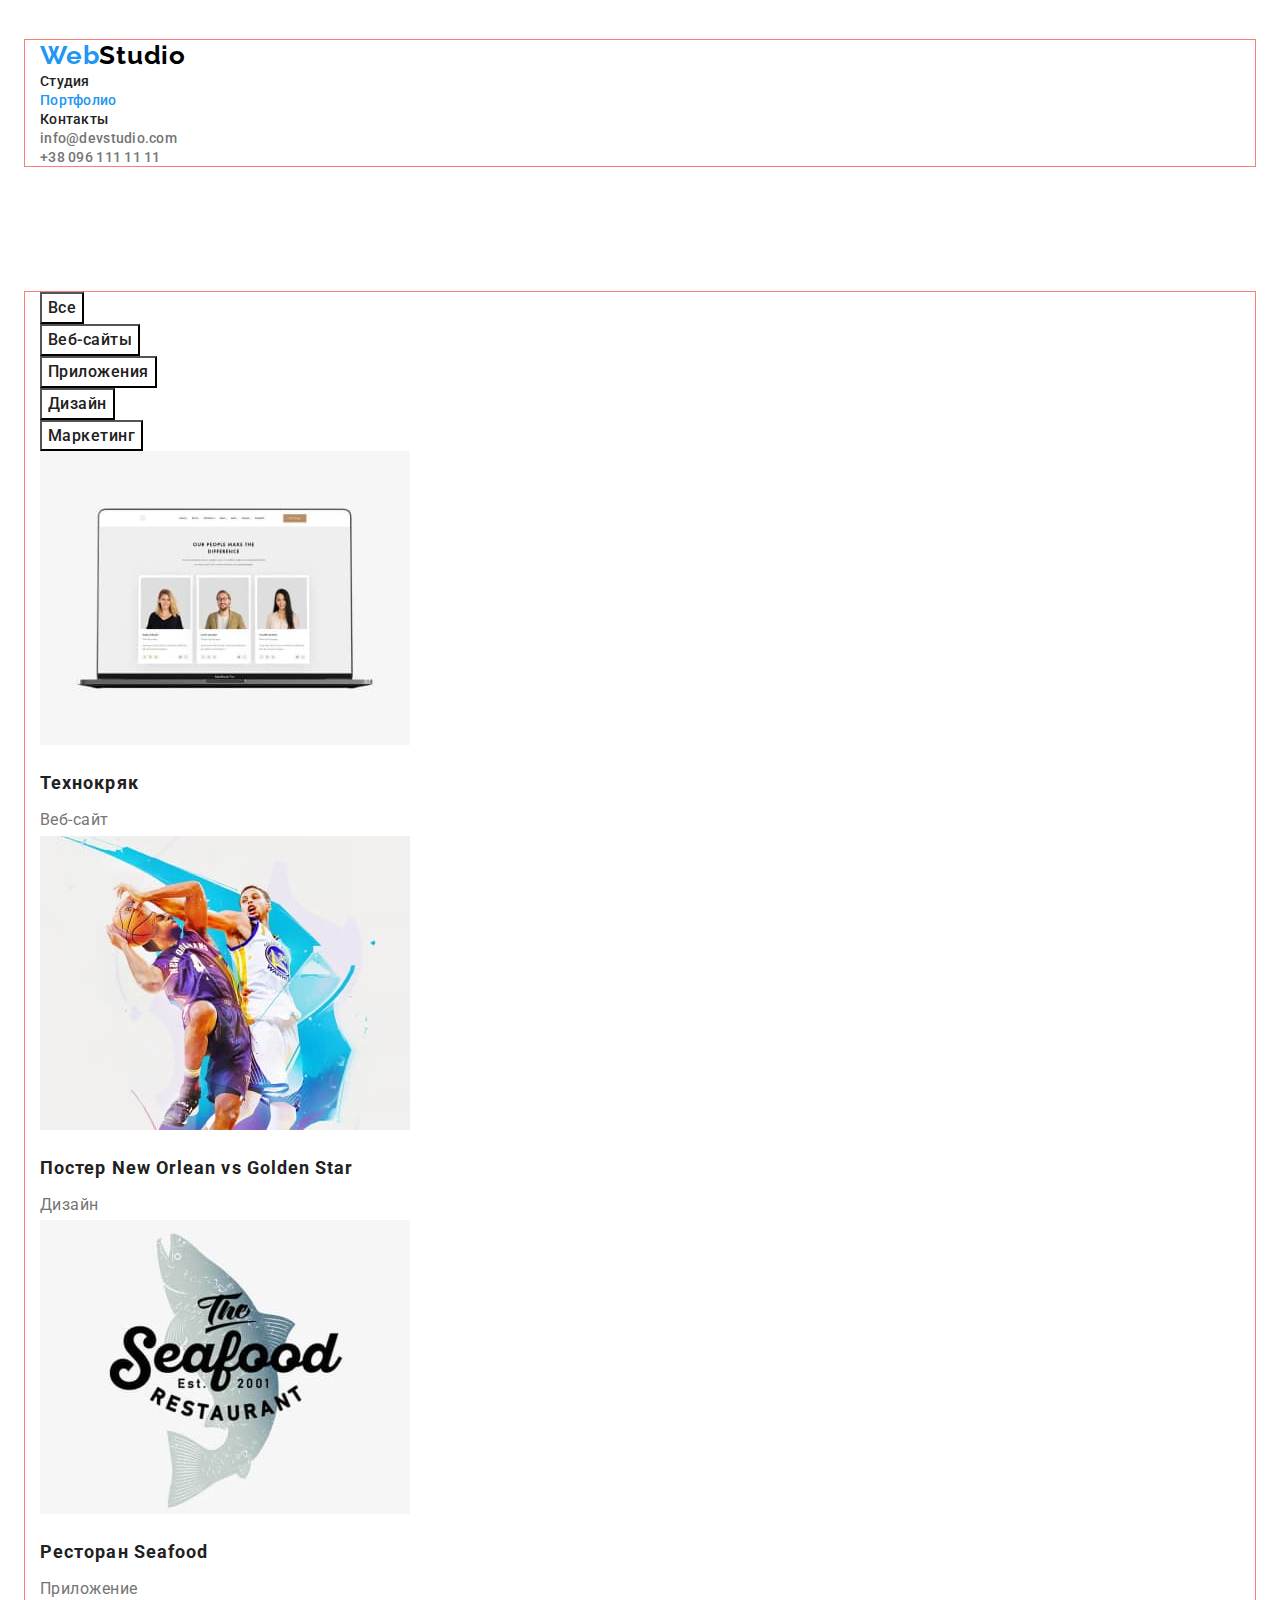
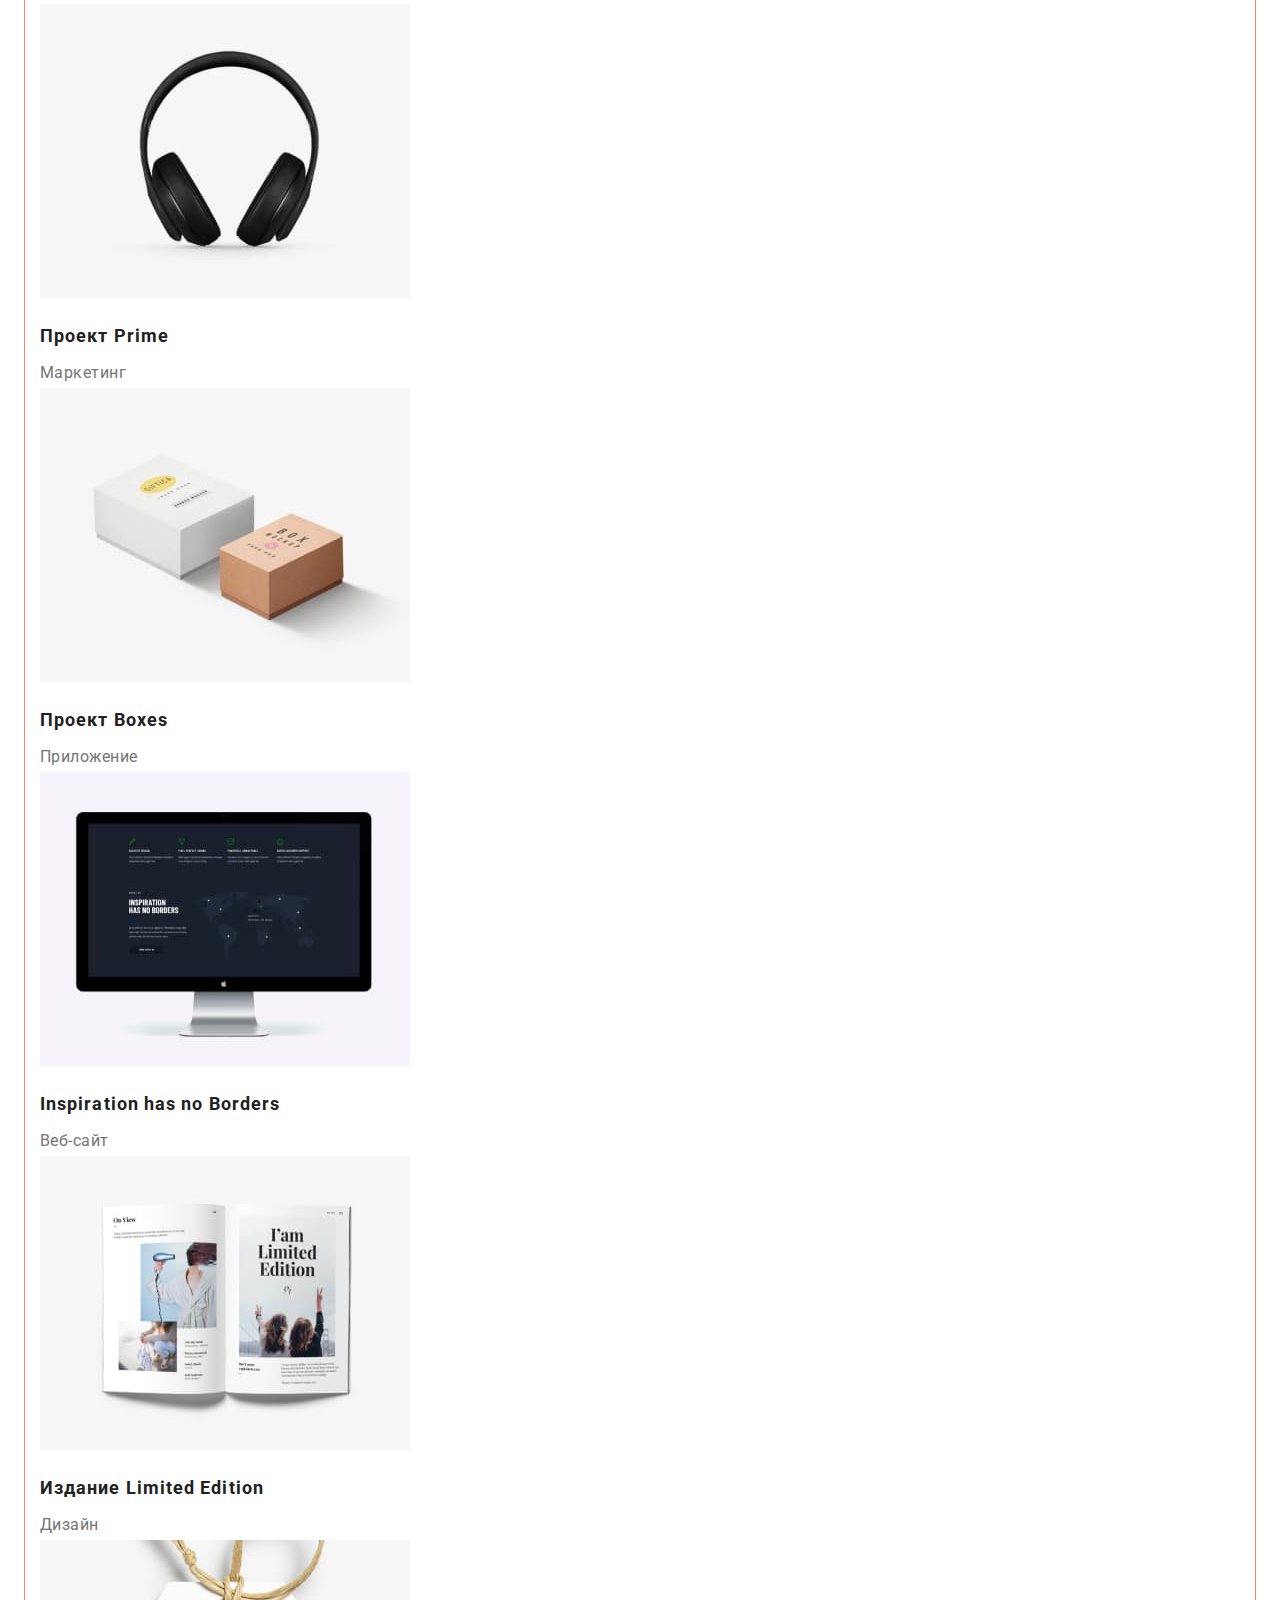
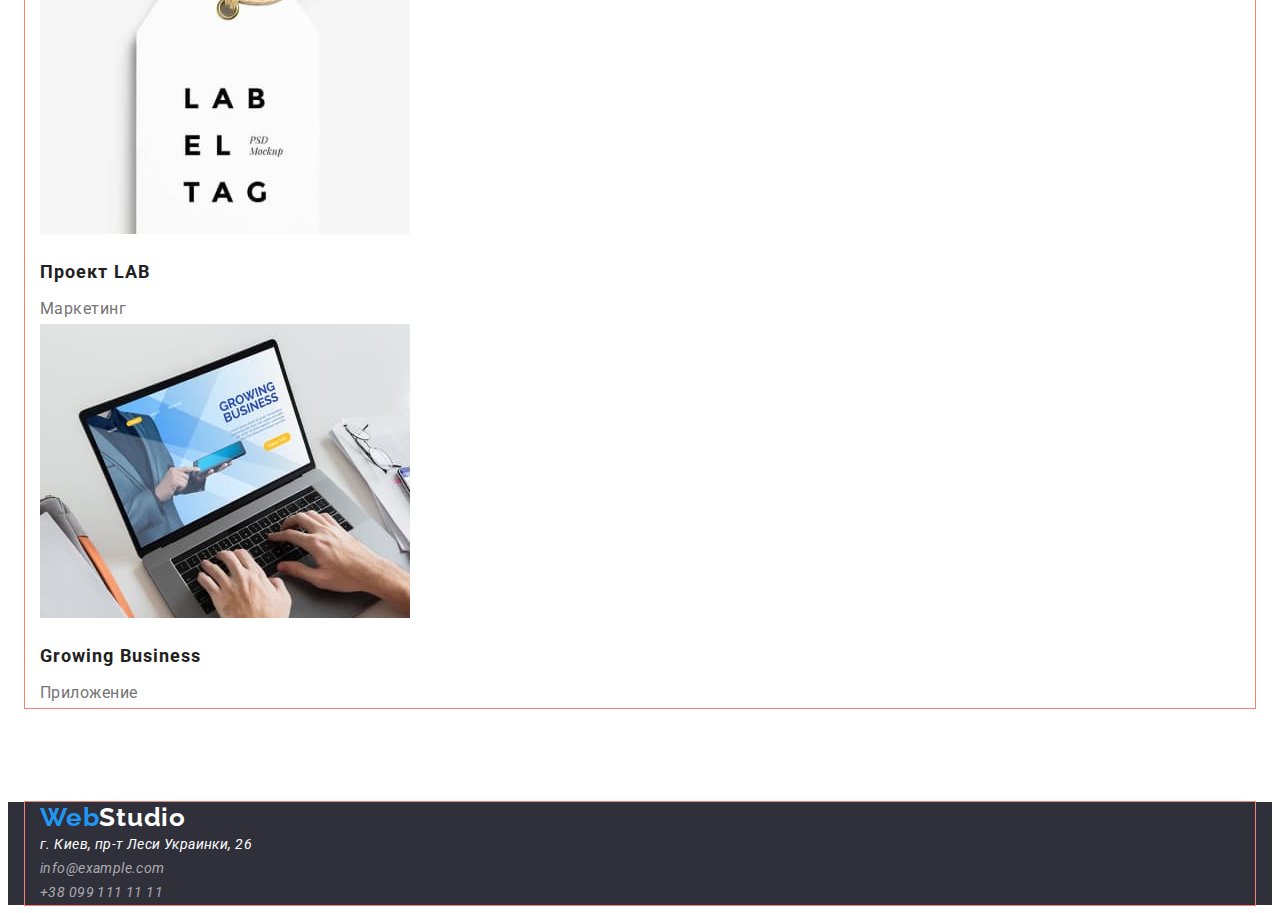
==== commit ab4ca99c: "добавлены марджины и паддинги" ====
--- a/portfolio.html
+++ b/portfolio.html
@@ -64,51 +64,76 @@
                         <button type="button" class="portfolio-filtres-btn btn">Маркетинг</button>
                     </li>
                 </ul>
-            </div>
-            <div class="container">
                 <ul class="portfolio-list list">
                     <li class="portfolio-item">
-                        <img src="./images/Portfolio.jpg" alt="Технокряк" width="370">
+                        <img src="./images/Portfolio.jpg" 
+                            alt="Технокряк" 
+                            width="370" 
+                            class="portfolio-img">
                         <h2 class="portfolio-title">Технокряк</h2>
                         <p class="portfolio-text">Веб-сайт</p>
                     </li>
                     <li class="portfolio-item">
-                        <img src="./images/Portfolio1.jpg" alt="Постер New Orlean vs Golden Star" width="370">
+                        <img src="./images/Portfolio1.jpg" 
+                            alt="Постер New Orlean vs Golden Star" 
+                            width="370" 
+                            class="portfolio-img">
                         <h2 class="portfolio-title">Постер New Orlean vs Golden Star</h2>
                         <p class="portfolio-text">Дизайн</p>
                     </li>
                     <li class="portfolio-item">
-                        <img src="./images/Portfolio2.jpg" alt="Ресторан Seafood" width="370">
+                        <img src="./images/Portfolio2.jpg" 
+                            alt="Ресторан Seafood" 
+                            width="370" 
+                            class="portfolio-img">
                         <h2 class="portfolio-title">Ресторан Seafood</h2>
                         <p class="portfolio-text">Приложение</p>
                     </li>
                     <li class="portfolio-item">
-                        <img src="./images/Portfolio3.jpg" alt="Проект Prime" width="370">
+                        <img src="./images/Portfolio3.jpg" 
+                            alt="Проект Prime" 
+                            width="370" 
+                            class="portfolio-img">
                         <h2 class="portfolio-title">Проект Prime</h2>
                         <p class="portfolio-text">Маркетинг</p>
                     </li>
                     <li class="portfolio-item">
-                        <img src="./images/Portfolio4.jpg" alt="Проект Boxes" width="370">
+                        <img src="./images/Portfolio4.jpg" 
+                            alt="Проект Boxes" 
+                            width="370" 
+                            class="portfolio-img">
                         <h2 class="portfolio-title">Проект Boxes</h2>
                         <p class="portfolio-text">Приложение</p>
                     </li>
                     <li class="portfolio-item">
-                        <img src="./images/Portfolio5.jpg" alt="Inspiration has no Borders" width="370">
+                        <img src="./images/Portfolio5.jpg" 
+                            alt="Inspiration has no Borders" 
+                            width="370" 
+                            class="portfolio-img">
                         <h2 class="portfolio-title">Inspiration has no Borders</h2>
                         <p class="portfolio-text">Веб-сайт</p>
                     </li>
                     <li class="portfolio-item">
-                        <img src="./images/Portfolio6.jpg" alt="Издание Limited Edition" width="370">
+                        <img src="./images/Portfolio6.jpg" 
+                            alt="Издание Limited Edition" 
+                            width="370" 
+                            class="portfolio-img">
                         <h2 class="portfolio-title">Издание Limited Edition</h2>
                         <p class="portfolio-text">Дизайн</p>
                     </li>
                     <li class="portfolio-item">
-                        <img src="./images/Portfolio7.jpg" alt="Проект LAB" width="370">
+                        <img src="./images/Portfolio7.jpg" 
+                            alt="Проект LAB" 
+                            width="370" 
+                            class="portfolio-img">
                         <h2 class="portfolio-title">Проект LAB</h2>
                         <p class="portfolio-text">Маркетинг</p>
                     </li>
                     <li class="portfolio-item">
-                        <img src="./images/Portfolio8.jpg" alt="Growing Business" width="370">
+                        <img src="./images/Portfolio8.jpg" 
+                            alt="Growing Business" 
+                            width="370" 
+                            class="portfolio-img">
                         <h2 class="portfolio-title">Growing Business</h2>
                         <p class="portfolio-text">Приложение</p>
                     </li>
--- a/css/style.css
+++ b/css/style.css
@@ -17,6 +17,7 @@
 body {
     font-family: "Roboto", sans-serif;
 }
+
 p, h1, h2, h3, h4, h5, h6 {
     margin: 0;
 }
@@ -25,6 +26,7 @@
     padding-left: 0;
     margin: 0;
 }
+
 .logo {
     font-family: 'Raleway';
     font-weight: 700;
@@ -39,7 +41,11 @@
 }
  
 .logo-light {
-    color: var(--btn-color);
+    color: var(--footer-color);
+}
+
+img {
+    display: block;
 }
 
 .link {
@@ -111,6 +117,8 @@
 
 .hero-content{
     background: var(--bcg-color);
+    padding-top: 94px;
+    padding-bottom: 94px;
    /*- padding: 200px; 452px; 30px;-*/
 }
 .title {
@@ -146,17 +154,39 @@
 .btn:focus {
     color: var(--btn-color);
 }
-
-/*-------------WORKS---------------*/
-
-/*.section {
-
-}*/
-
-.features-list {
+/*------------features----------*/
+
+.features-content {
     padding-top: var(--padding-top);
     padding-bottom: 50px;
 }
+
+
+.features-title {
+    font-weight: 700;
+    font-size: 14px;
+    line-height: 1.14;
+    letter-spacing: 0.03em;
+    text-transform: uppercase;
+    color: var(--second-title-color);
+    margin-bottom: 10px;
+}
+.features-text {
+    font-size: 14px;
+    line-height: 1.71;
+    letter-spacing: 0.03em;
+    color:var(--text-color);
+    max-width: 270px;
+
+}
+
+/*-------------WORKS---------------*/
+
+.works {
+    padding-top: var(--padding-top);
+    padding-bottom: 94px;
+}
+
 
 .section-title {
     font-weight: 700;
@@ -165,30 +195,24 @@
     text-align: center;
     letter-spacing: 0.03em;
     color: var(--second-title-color);
+    margin-bottom: 50px;
+
+}
+
+/*-------------TEAM---------------*/
+
+.team {
     padding-top: var(--padding-top);
-    padding-bottom: 50px;
-}
-
-.features-title {
-    font-weight: 700;
-    font-size: 14px;
-    line-height: 1.14;
-    letter-spacing: 0.03em;
-    text-transform: uppercase;
-    color: var(--second-title-color);
-}
-.features-text {
-    font-size: 14px;
-    line-height: 1.71;
-    letter-spacing: 0.03em;
-    color:var(--text-color) ;
-}
-
-/*-------------TEAM---------------*/
-
-.section-title {
-    padding-top: var(--padding-top);
-    padding-bottom: 50px;
+    padding-bottom: 94px;
+}
+
+.team-title-section {
+    font-weight: 700;
+    font-size: 36px;
+    line-height: 1.16;
+    letter-spacing: 0.03em;
+    color: var(--second-title-color);
+    margin-bottom: 50px;
 }
 
 .team-title {
@@ -197,7 +221,11 @@
     line-height: 1.18;
     letter-spacing: 0.03em;
     color: var(--second-title-color);
-
+    margin-bottom: 10px;
+
+}
+.team-img {
+    margin-bottom: 30px;
 }
 .team-text {
     font-size: 16px;
@@ -209,9 +237,10 @@
 
 /*------------PORTFOLIO---------------*/
 
-.portfolio-list {
+.portfolio {
     padding-top: var(--padding-top);
-    padding-bottom: 50px;
+    padding-bottom: var(--padding-bottom);
+
 }
 
 .portfolio-filtres-btn {
@@ -219,8 +248,7 @@
     font-weight: 500;
     font-size: 16px;
     line-height: 1.62;
-    letter-spacing: 0.03em;
-    
+    letter-spacing: 0.03em;    
     background-color: var(--btn-color);
     color: var(--header-color);
     cursor: pointer;
@@ -231,6 +259,9 @@
     color: var(--btn-color);
     background-color: var(--accent-color);
 }
+.portfolio-img{
+    margin-bottom: 20px;
+}
 
 .portfolio-title {
     font-weight: 700;
@@ -238,6 +269,7 @@
     line-height: 2;
     letter-spacing: 0.06em;
     color: var(--second-title-color);
+    margin-bottom: 4px;
 }
 .portfolio-text {
     font-size: 16px;
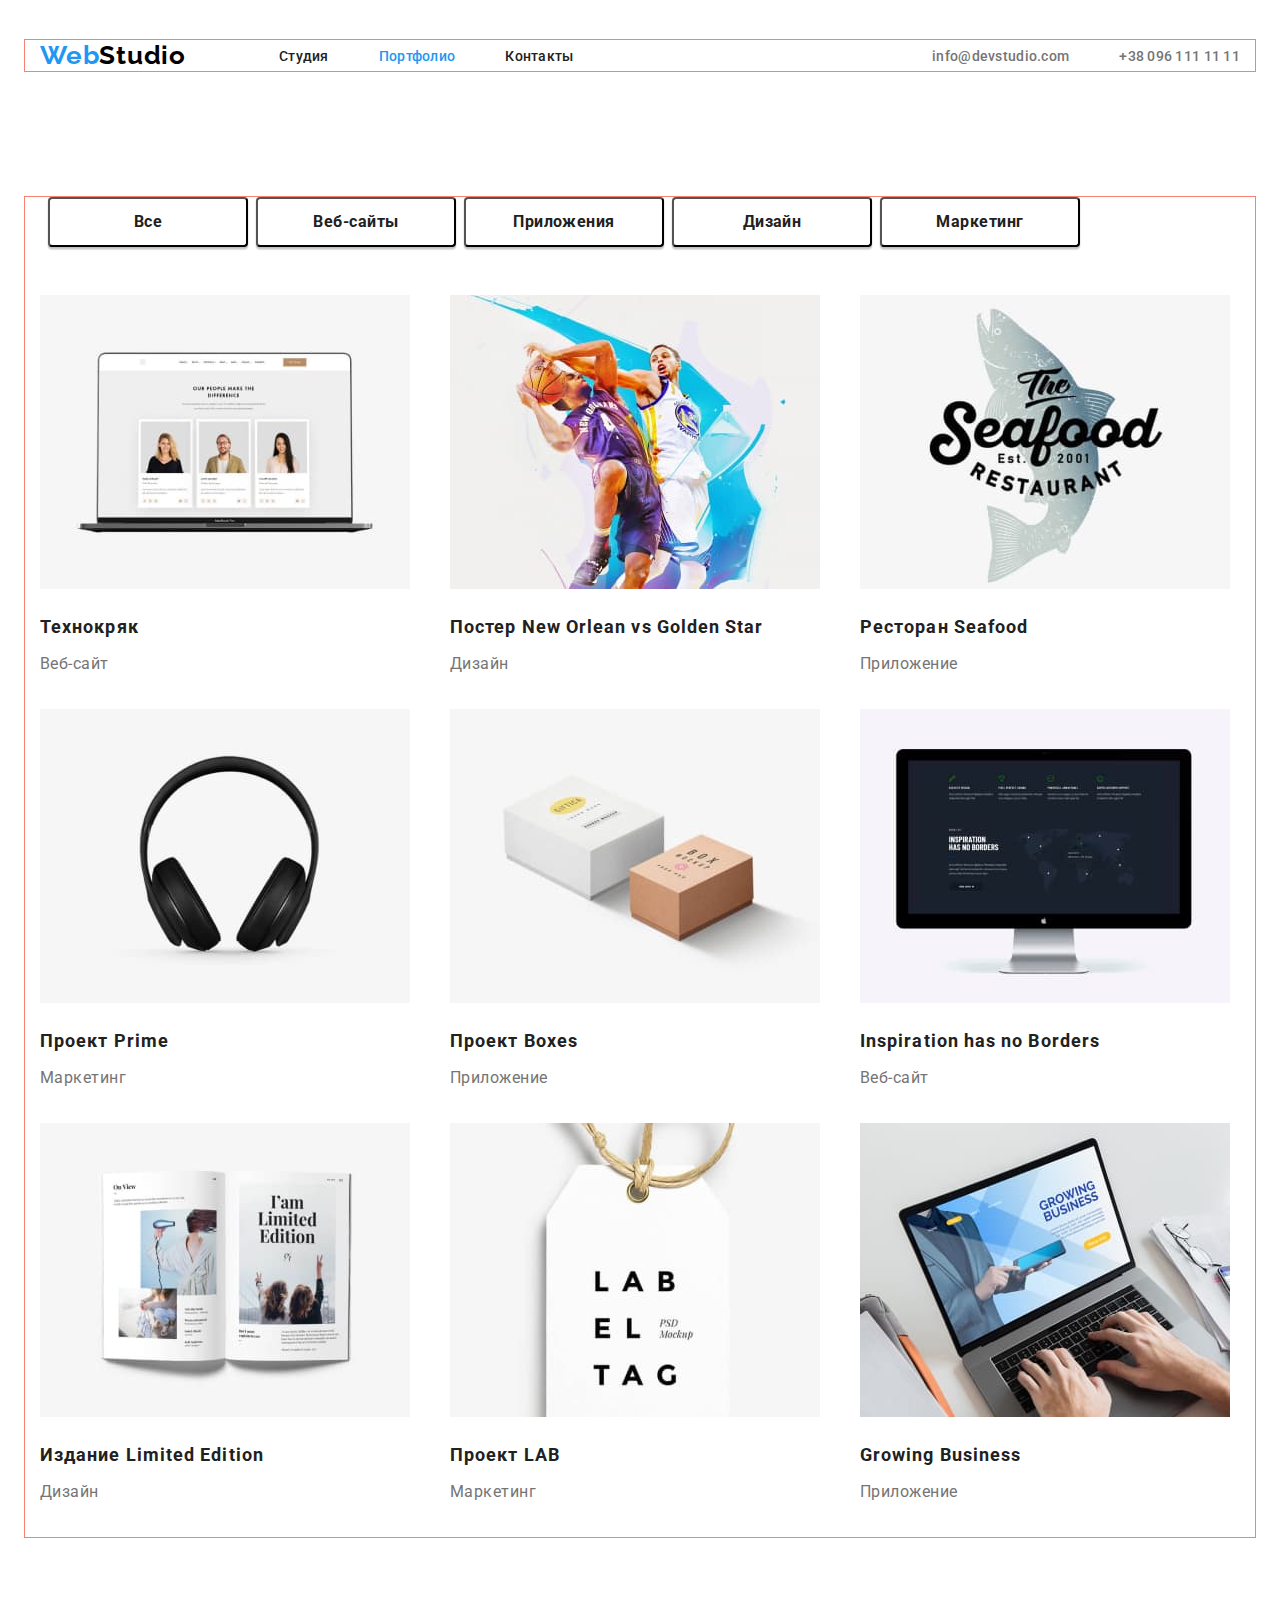
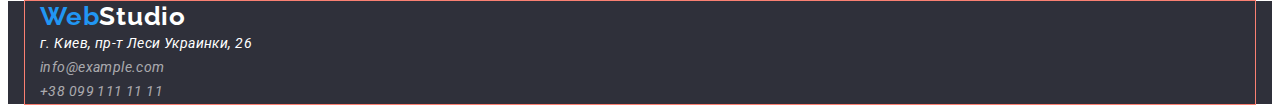
==== commit 13a9841f: "Раставены паддинги и марджины, и контейнеры ДЗ3" ====
--- a/portfolio.html
+++ b/portfolio.html
@@ -23,7 +23,7 @@
 <body>
     <header class="header">
         <div class="container">
-            <a href="" class="logo link">Web<span class="logo-dark">Studio</span>
+            <a href="" class="header-logo logo link">Web<span class="logo-dark">Studio</span>
             </a>
             <nav class="header-navigation">
                 <ul class="header-navigation-list list">
--- a/css/style.css
+++ b/css/style.css
@@ -78,11 +78,50 @@
     margin: -1px;
   }
 
+.btn {
+    min-width: 200px;
+    height: 50px;
+    font-family: inherit;
+    font-weight: 700;
+    font-size: 16px;
+    line-height: 1.88;
+    display: flex;
+    align-items: center;
+    text-align: center;
+    letter-spacing: 0.06em;
+    background-color: #2196F3;
+    color: var(--btn-color);
+    cursor: pointer;
+    background: #2196F3;
+    box-shadow: 0px 4px 4px rgba(0, 0, 0, 0.15);
+    border-radius: 4px;
+}
+
+.btn:hover, 
+.btn:focus {
+    color: var(--btn-color);
+}  
+
 /*-------------HEADER---------------*/
+
 .header {
     padding-top: 32px;
     padding-bottom: 32px;
 }
+
+.header-logo {
+    margin-right: 93px;
+}
+
+.header .container {
+    display: flex;
+    align-items: center;
+}
+
+.header-navigation-list {
+    display: flex;
+}
+
 .header-navigation-link {
     font-weight: 500;
     font-size: 14px;
@@ -91,9 +130,22 @@
     color: var(--header-color); 
 }
 
+.header-navigation-item:not(:last-child) {
+    margin-right: 50px;
+}
+
 .header-navigation-link:hover, 
 .header-navigation-link:focus {
     color: var(--accent-color);
+}
+
+.header-list{
+    display: flex;
+    margin-left: auto;
+}
+
+.header-item:not(:last-child) {
+    margin-right: 50px;
 }
 
 .header-link {
@@ -119,8 +171,8 @@
     background: var(--bcg-color);
     padding-top: 94px;
     padding-bottom: 94px;
-   /*- padding: 200px; 452px; 30px;-*/
-}
+}
+
 .title {
     font-weight: 900;
     font-size: 44px;
@@ -128,32 +180,16 @@
     text-align: center;
     letter-spacing: 0.06em;
     text-transform: uppercase;
-    color:var(--main-title-color);
+    color: var(--main-title-color);
     margin-bottom: 30px;
     max-width: 696px;
-    
-
-}
-
-.btn {
-    font-family: inherit;
-    font-weight: 700;
-    font-size: 16px;
-    line-height: 1.88;
-    display: flex;
-    align-items: center;
-    text-align: center;
-    letter-spacing: 0.06em;
-    background-color: #2196F3;
-    color: var(--btn-color);
-    cursor: pointer;
-    
-}
-
-.btn:hover, 
-.btn:focus {
-    color: var(--btn-color);
-}
+}
+
+.hero-btn {
+        margin: 0 auto;
+        display: block;
+}
+
 /*------------features----------*/
 
 .features-content {
@@ -161,6 +197,14 @@
     padding-bottom: 50px;
 }
 
+.features-list {
+    display: flex;
+    margin-left: auto;
+}
+
+.features-item:not(:last-child) {
+    margin-right: 30px;
+}
 
 .features-title {
     font-weight: 700;
@@ -187,7 +231,6 @@
     padding-bottom: 94px;
 }
 
-
 .section-title {
     font-weight: 700;
     font-size: 36px;
@@ -199,6 +242,16 @@
 
 }
 
+.works-list {
+    display: flex;
+}
+
+.works-item:not(:first-child) {
+    margin-left: 30px;
+}
+
+
+
 /*-------------TEAM---------------*/
 
 .team {
@@ -210,6 +263,7 @@
     font-weight: 700;
     font-size: 36px;
     line-height: 1.16;
+    text-align: center;
     letter-spacing: 0.03em;
     color: var(--second-title-color);
     margin-bottom: 50px;
@@ -224,6 +278,20 @@
     margin-bottom: 10px;
 
 }
+.team-list {
+    display: flex;
+    margin-left: -30px;
+    flex-wrap: wrap;
+}
+
+.team-item {
+    flex-basis: calc(100% / 4 - 30px);
+    margin-left: 30px;
+}
+/*-.team-item:not(:first-child) {
+    margin-left: 30px;
+}--*/
+
 .team-img {
     margin-bottom: 30px;
 }
@@ -240,18 +308,31 @@
 .portfolio {
     padding-top: var(--padding-top);
     padding-bottom: var(--padding-bottom);
-
+}
+
+.portfolio-filtres {
+    display: flex;
+    align-items: center;
+
+}
+.portfolio-filtres-item {
+    padding-left: 8px;
 }
 
 .portfolio-filtres-btn {
     font-family: 'Roboto';
-    font-weight: 500;
+    max-width: 100%;
     font-size: 16px;
     line-height: 1.62;
     letter-spacing: 0.03em;    
     background-color: var(--btn-color);
     color: var(--header-color);
     cursor: pointer;
+    box-shadow: 0px 3px 1px rgba(0, 0, 0, 0.1), 0px 1px 2px rgba(0, 0, 0, 0.08), 0px 2px 2px rgba(0, 0, 0, 0.12);
+    border-radius: 4px;
+    display: inline;
+    padding: 6px 22px;
+    margin-bottom: 48px;
 }
 
 .btn:hover, 
@@ -259,6 +340,20 @@
     color: var(--btn-color);
     background-color: var(--accent-color);
 }
+
+.portfolio-list {
+    display: flex;
+    flex-wrap: wrap;
+    margin-left: -30px;
+    margin-bottom: -30px;
+}
+
+.portfolio-item {
+    flex-basis: calc(100% / 3 - 30px);
+    margin-left: 30px;
+    margin-bottom: 30px;
+}
+
 .portfolio-img{
     margin-bottom: 20px;
 }
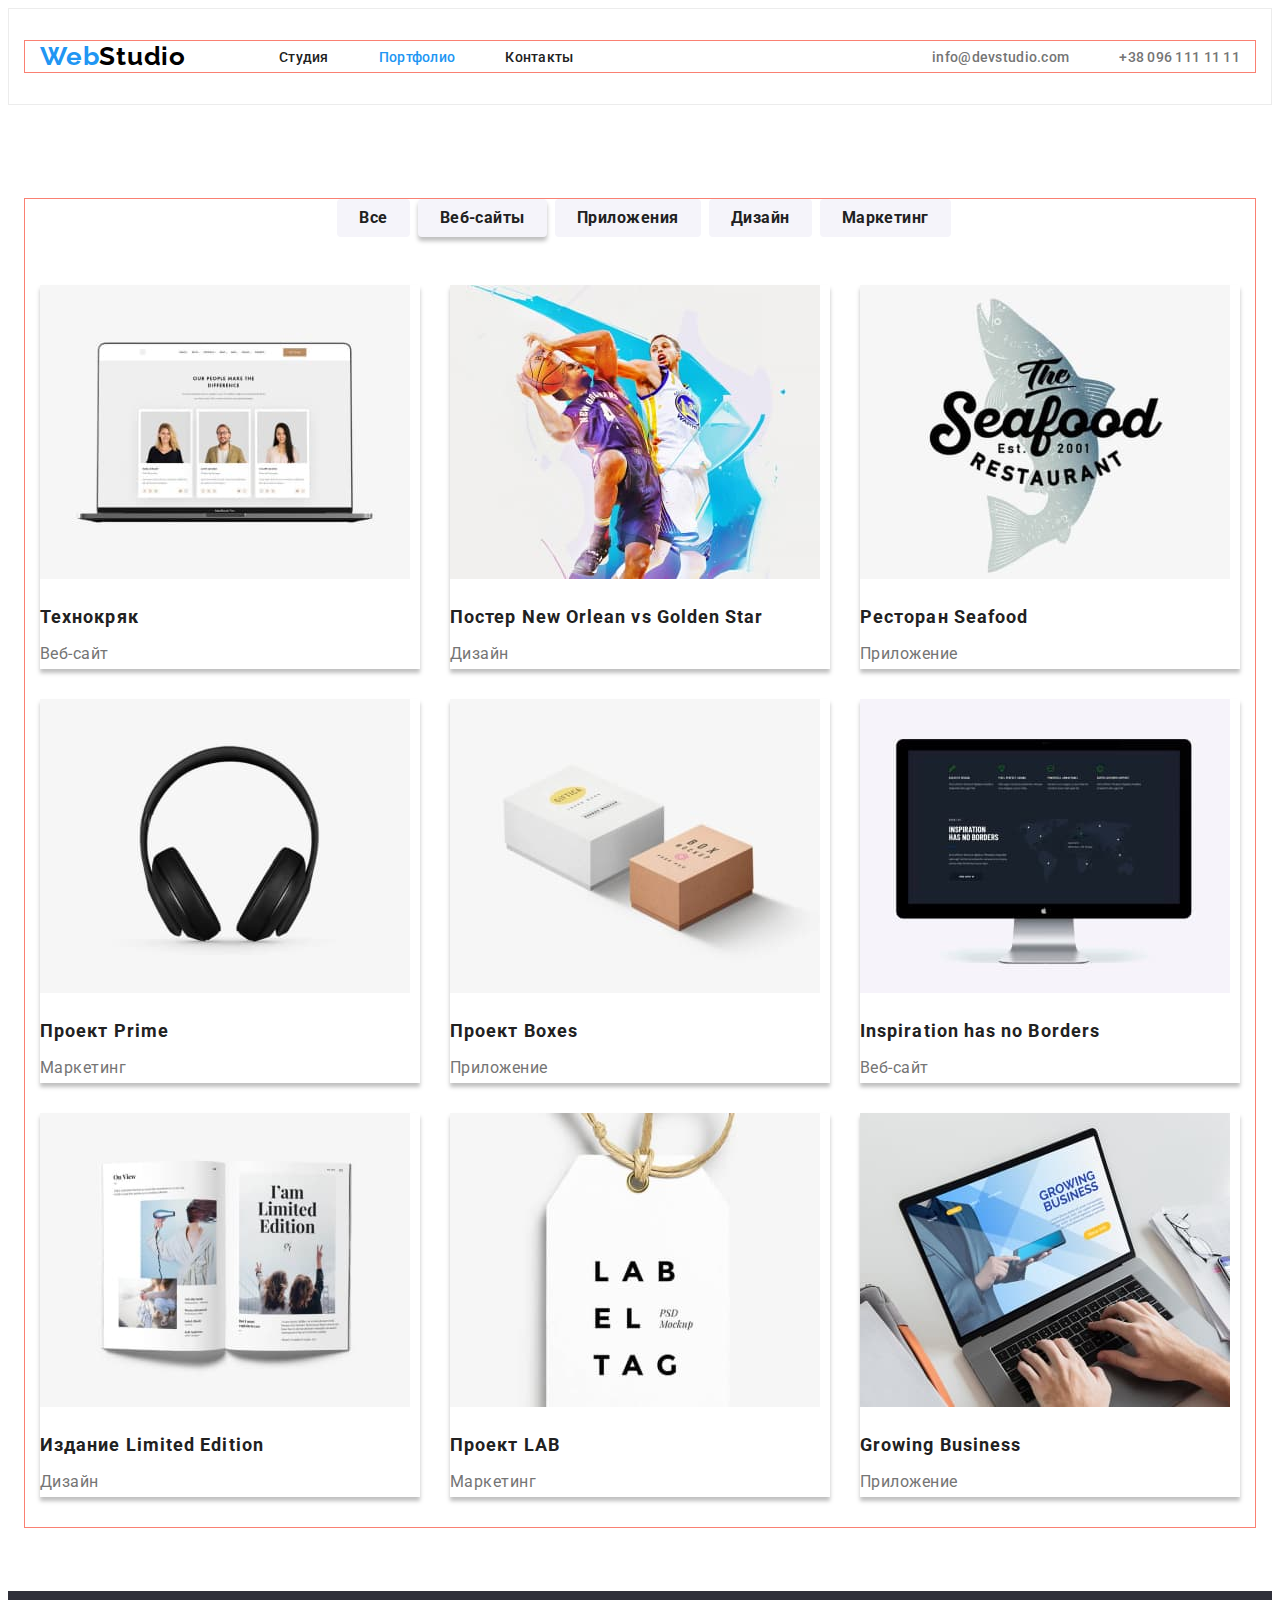
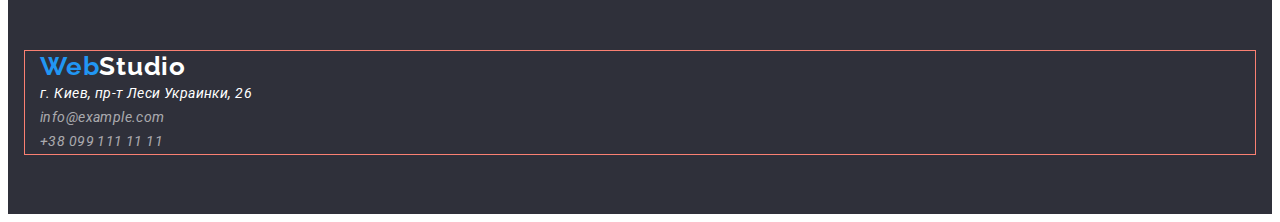
==== commit a8d57f5f: "Сделаны границы и паддинги" ====
--- a/portfolio.html
+++ b/portfolio.html
@@ -52,7 +52,7 @@
                         <button type="button" class="portfolio-filtres-btn btn">Все</button>
                     </li>
                     <li class="portfolio-filtres-item">
-                        <button type="button" class="portfolio-filtres-btn btn">Веб-сайты</button>
+                        <button type="button" class="portfolio-filtres-btn btn activate">Веб-сайты</button>
                     </li>
                     <li class="portfolio-filtres-item">
                         <button type="button" class="portfolio-filtres-btn btn">Приложения</button>
--- a/css/style.css
+++ b/css/style.css
@@ -10,8 +10,6 @@
     --bcg-color: #2F303A;
     --padding-top: 94px;
     --padding-bottom: 94px;
-
-
 }
 
 body {
@@ -76,11 +74,9 @@
     clip: rect(0 0 0 0);
     clip-path: inset(50%);
     margin: -1px;
-  }
+}
 
 .btn {
-    min-width: 200px;
-    height: 50px;
     font-family: inherit;
     font-weight: 700;
     font-size: 16px;
@@ -89,12 +85,12 @@
     align-items: center;
     text-align: center;
     letter-spacing: 0.06em;
-    background-color: #2196F3;
+    background-color: var(--accent-color);
     color: var(--btn-color);
     cursor: pointer;
-    background: #2196F3;
-    box-shadow: 0px 4px 4px rgba(0, 0, 0, 0.15);
+    background: var(--accent-color);
     border-radius: 4px;
+    border: transparent
 }
 
 .btn:hover, 
@@ -107,6 +103,7 @@
 .header {
     padding-top: 32px;
     padding-bottom: 32px;
+    border: 1px solid #ECECEC
 }
 
 .header-logo {
@@ -169,8 +166,8 @@
 
 .hero-content{
     background: var(--bcg-color);
-    padding-top: 94px;
-    padding-bottom: 94px;
+    padding-top: 200px;
+    padding-bottom: 200px;
 }
 
 .title {
@@ -186,8 +183,11 @@
 }
 
 .hero-btn {
-        margin: 0 auto;
-        display: block;
+    margin: 0 auto;
+    display: block;
+    min-width: 200px;
+    height: 50px;
+    filter: drop-shadow(0px 4px 4px rgba(0, 0, 0, 0.25));
 }
 
 /*------------features----------*/
@@ -221,14 +221,13 @@
     letter-spacing: 0.03em;
     color:var(--text-color);
     max-width: 270px;
-
 }
 
 /*-------------WORKS---------------*/
 
 .works {
     padding-top: var(--padding-top);
-    padding-bottom: 94px;
+    padding-bottom: var(--padding-bottom);
 }
 
 .section-title {
@@ -239,7 +238,6 @@
     letter-spacing: 0.03em;
     color: var(--second-title-color);
     margin-bottom: 50px;
-
 }
 
 .works-list {
@@ -250,23 +248,12 @@
     margin-left: 30px;
 }
 
-
-
 /*-------------TEAM---------------*/
 
 .team {
     padding-top: var(--padding-top);
-    padding-bottom: 94px;
-}
-
-.team-title-section {
-    font-weight: 700;
-    font-size: 36px;
-    line-height: 1.16;
-    text-align: center;
-    letter-spacing: 0.03em;
-    color: var(--second-title-color);
-    margin-bottom: 50px;
+    padding-bottom: var(--padding-bottom);
+    background: #F5F4FA;
 }
 
 .team-title {
@@ -276,8 +263,8 @@
     letter-spacing: 0.03em;
     color: var(--second-title-color);
     margin-bottom: 10px;
-
-}
+}
+
 .team-list {
     display: flex;
     margin-left: -30px;
@@ -300,7 +287,6 @@
     line-height: 1.18;
     letter-spacing: 0.03em;
     color: var(--text-color);
-
 }
 
 /*------------PORTFOLIO---------------*/
@@ -313,8 +299,10 @@
 .portfolio-filtres {
     display: flex;
     align-items: center;
-
-}
+    width: auto; 
+    justify-content: center
+}
+
 .portfolio-filtres-item {
     padding-left: 8px;
 }
@@ -325,20 +313,25 @@
     font-size: 16px;
     line-height: 1.62;
     letter-spacing: 0.03em;    
-    background-color: var(--btn-color);
+    background-color: #F5F4FA;
     color: var(--header-color);
     cursor: pointer;
-    box-shadow: 0px 3px 1px rgba(0, 0, 0, 0.1), 0px 1px 2px rgba(0, 0, 0, 0.08), 0px 2px 2px rgba(0, 0, 0, 0.12);
-    border-radius: 4px;
     display: inline;
     padding: 6px 22px;
     margin-bottom: 48px;
+
+}
+
+.activate {
+    box-shadow: 0px 4px 4px 0px rgba(0, 0, 0, 0.25);
 }
 
 .btn:hover, 
 .btn:focus {
     color: var(--btn-color);
     background-color: var(--accent-color);
+    box-shadow: 0px 4px 4px 0px rgba(0, 0, 0, 0.25);
+
 }
 
 .portfolio-list {
@@ -352,6 +345,8 @@
     flex-basis: calc(100% / 3 - 30px);
     margin-left: 30px;
     margin-bottom: 30px;
+    box-shadow: 0px 4px 4px 0px rgba(0, 0, 0, 0.25);
+    
 }
 
 .portfolio-img{
@@ -375,6 +370,11 @@
 
 /*------------FOOTER---------------*/
 
+.footer-content {
+    background: var(--bcg-color);
+    padding-top: 60px;
+    padding-bottom: 60px;
+}
 
 
 .footer-address {
@@ -394,10 +394,6 @@
     letter-spacing: 0.03em;
     color: rgba(255, 255, 255, 0.6);
 }
-.footer-content {
-    background: var(--bcg-color);
-}
-
 
 .footer-link:hover, 
 .footer-link:focus {
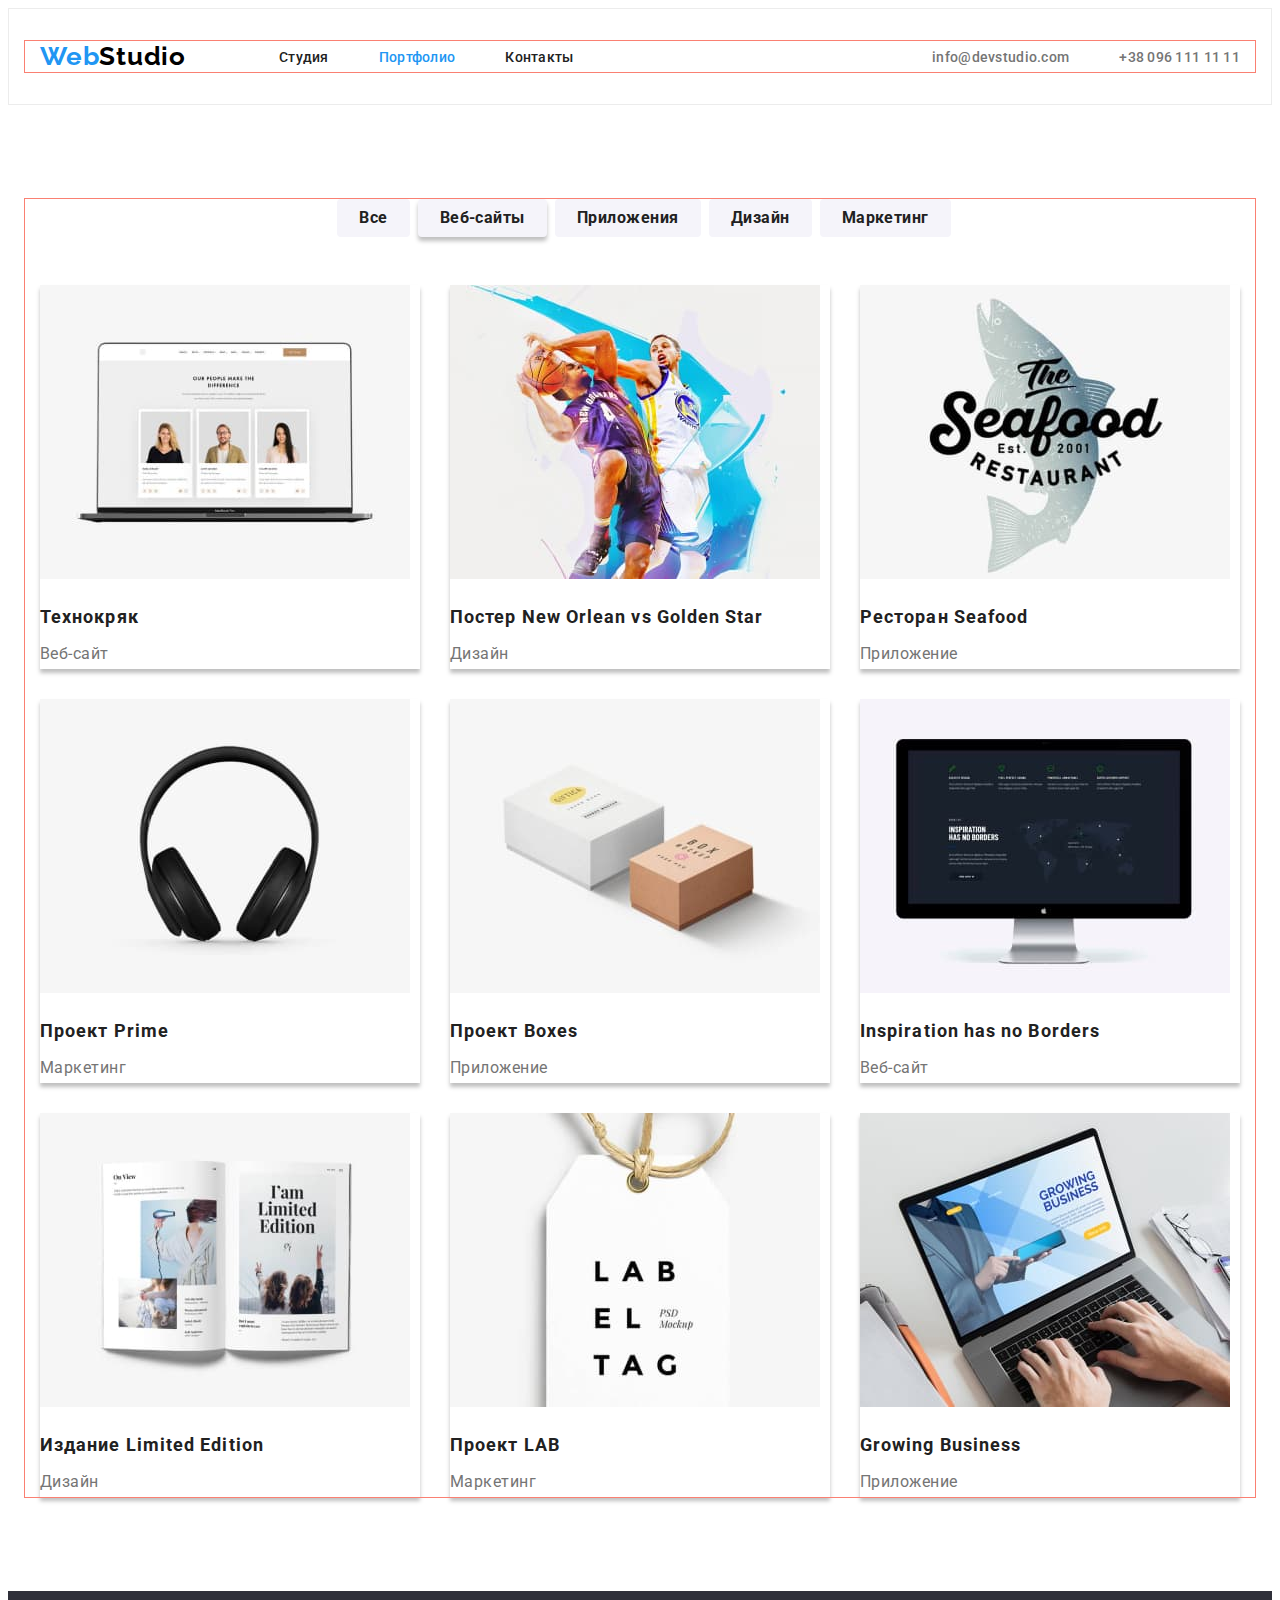
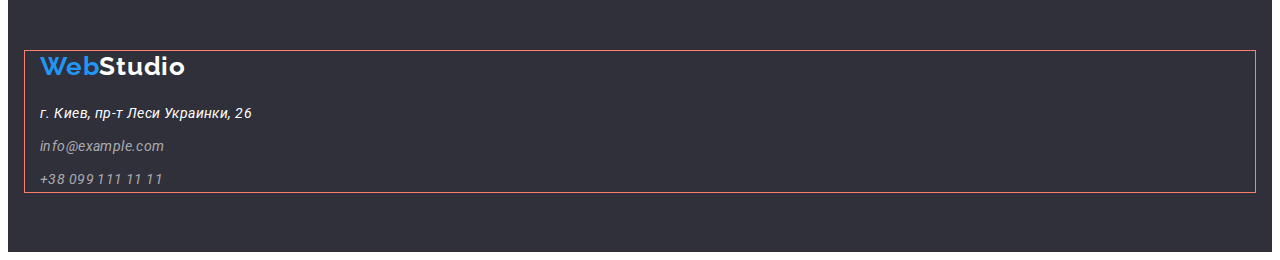
==== commit 0af201a7: "Изменила футтер" ====
--- a/portfolio.html
+++ b/portfolio.html
@@ -145,7 +145,7 @@
         <div class="container">
             <a href="" class="logo link">Web<span class="logo-light">Studio</span>
             </a>
-            <address class="footer-address">
+            <address class="address">
                 <ul class="footer-list list">
                     <li class="footer-item">
                         <a href="https://goo.gl/maps/QefCWzyqJZrkM8jZ6" 
--- a/css/style.css
+++ b/css/style.css
@@ -180,6 +180,8 @@
     color: var(--main-title-color);
     margin-bottom: 30px;
     max-width: 696px;
+    margin-left: auto;
+    margin-right: auto;
 }
 
 .hero-btn {
@@ -248,6 +250,10 @@
     margin-left: 30px;
 }
 
+.works-item {
+    height: auto;
+}
+
 /*-------------TEAM---------------*/
 
 .team {
@@ -300,7 +306,8 @@
     display: flex;
     align-items: center;
     width: auto; 
-    justify-content: center
+    justify-content: center;
+    margin-bottom: 48px;
 }
 
 .portfolio-filtres-item {
@@ -318,8 +325,6 @@
     cursor: pointer;
     display: inline;
     padding: 6px 22px;
-    margin-bottom: 48px;
-
 }
 
 .activate {
@@ -331,20 +336,20 @@
     color: var(--btn-color);
     background-color: var(--accent-color);
     box-shadow: 0px 4px 4px 0px rgba(0, 0, 0, 0.25);
-
 }
 
 .portfolio-list {
     display: flex;
     flex-wrap: wrap;
-    margin-left: -30px;
-    margin-bottom: -30px;
+    gap: 30px;
+    /* margin-left: -30px;
+    margin-bottom: -30px; */
 }
 
 .portfolio-item {
-    flex-basis: calc(100% / 3 - 30px);
-    margin-left: 30px;
-    margin-bottom: 30px;
+    flex-basis: calc((100% - 60px) /3);
+    /* margin-left: 30px;
+    margin-bottom: 30px; */
     box-shadow: 0px 4px 4px 0px rgba(0, 0, 0, 0.25);
     
 }
@@ -377,14 +382,20 @@
 }
 
 
-.footer-address {
+.address {
     font-family: 'Roboto';
     font-weight: 400;
     font-size: 14px;
     line-height: 1.71;
     letter-spacing: 0.03em;
-    color:var(--footer-color);
-   
+
+
+}
+
+.footer-address {
+
+    color: var(--footer-color);
+
 }
 
 .footer-link {
@@ -404,3 +415,11 @@
 .footer-address:focus {
     color: var(--accent-color);
 }
+
+.footer-item:not(:first-child) {
+    margin-top: 9px;
+}
+
+.footer-item:first-child {
+    margin-top: 20px;
+}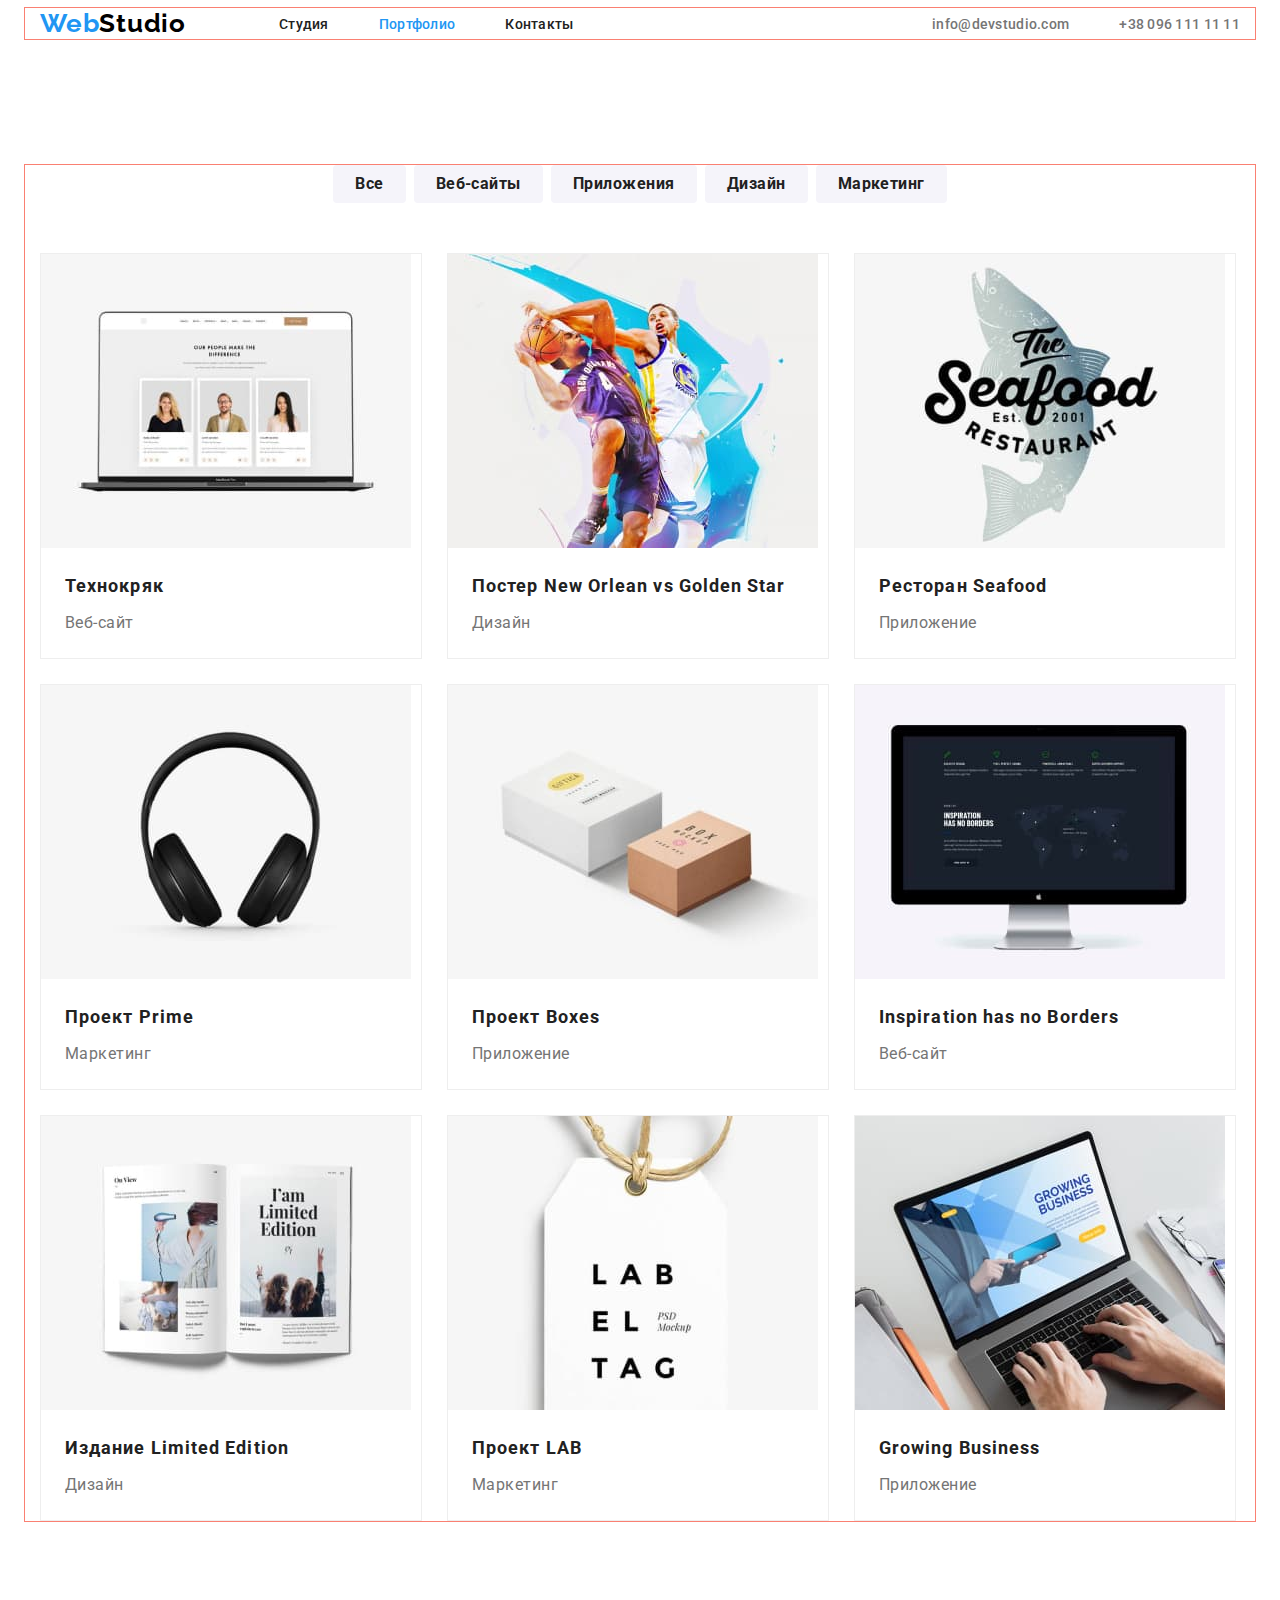
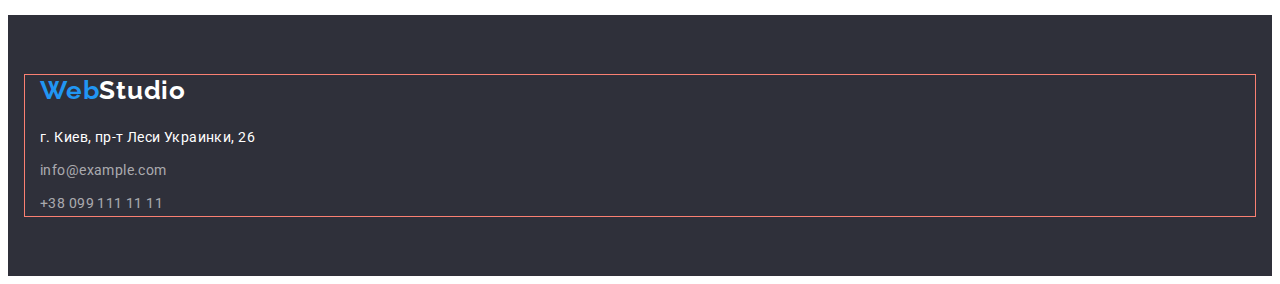
==== commit 2c879239: "Отредактированое дз3" ====
--- a/portfolio.html
+++ b/portfolio.html
@@ -44,7 +44,7 @@
         </div>
     </header>
     <main>
-        <section class="portfolio">
+        <section class="section portfolio">
             <div class="container">
                 <h1 class="visually-hidden">Портфолио</h1>
                 <ul class="portfolio-filtres list">
@@ -70,72 +70,90 @@
                             alt="Технокряк" 
                             width="370" 
                             class="portfolio-img">
-                        <h2 class="portfolio-title">Технокряк</h2>
-                        <p class="portfolio-text">Веб-сайт</p>
+                        <div class="portfolio-description">
+                            <h2 class="portfolio-title">Технокряк</h2>
+                            <p class="portfolio-text">Веб-сайт</p>
+                        </div>
                     </li>
                     <li class="portfolio-item">
                         <img src="./images/Portfolio1.jpg" 
                             alt="Постер New Orlean vs Golden Star" 
                             width="370" 
                             class="portfolio-img">
-                        <h2 class="portfolio-title">Постер New Orlean vs Golden Star</h2>
-                        <p class="portfolio-text">Дизайн</p>
+                        <div class="portfolio-description">
+                            <h2 class="portfolio-title">Постер New Orlean vs Golden Star</h2>
+                            <p class="portfolio-text">Дизайн</p>
+                        </div>
                     </li>
                     <li class="portfolio-item">
                         <img src="./images/Portfolio2.jpg" 
                             alt="Ресторан Seafood" 
                             width="370" 
                             class="portfolio-img">
-                        <h2 class="portfolio-title">Ресторан Seafood</h2>
-                        <p class="portfolio-text">Приложение</p>
+                        <div class="portfolio-description">
+                            <h2 class="portfolio-title">Ресторан Seafood</h2>
+                            <p class="portfolio-text">Приложение</p>
+                        </div>
                     </li>
                     <li class="portfolio-item">
                         <img src="./images/Portfolio3.jpg" 
                             alt="Проект Prime" 
                             width="370" 
                             class="portfolio-img">
-                        <h2 class="portfolio-title">Проект Prime</h2>
-                        <p class="portfolio-text">Маркетинг</p>
+                        <div class="portfolio-description">
+                            <h2 class="portfolio-title">Проект Prime</h2>
+                            <p class="portfolio-text">Маркетинг</p>
+                        </div>
                     </li>
                     <li class="portfolio-item">
                         <img src="./images/Portfolio4.jpg" 
                             alt="Проект Boxes" 
                             width="370" 
                             class="portfolio-img">
-                        <h2 class="portfolio-title">Проект Boxes</h2>
-                        <p class="portfolio-text">Приложение</p>
+                        <div class="portfolio-description">
+                            <h2 class="portfolio-title">Проект Boxes</h2>
+                            <p class="portfolio-text">Приложение</p>
+                        </div>
                     </li>
                     <li class="portfolio-item">
                         <img src="./images/Portfolio5.jpg" 
                             alt="Inspiration has no Borders" 
                             width="370" 
                             class="portfolio-img">
-                        <h2 class="portfolio-title">Inspiration has no Borders</h2>
-                        <p class="portfolio-text">Веб-сайт</p>
+                        <div class="portfolio-description">
+                            <h2 class="portfolio-title">Inspiration has no Borders</h2>
+                            <p class="portfolio-text">Веб-сайт</p>
+                        </div>
                     </li>
                     <li class="portfolio-item">
                         <img src="./images/Portfolio6.jpg" 
                             alt="Издание Limited Edition" 
                             width="370" 
                             class="portfolio-img">
-                        <h2 class="portfolio-title">Издание Limited Edition</h2>
-                        <p class="portfolio-text">Дизайн</p>
+                        <div class="portfolio-description">
+                            <h2 class="portfolio-title">Издание Limited Edition</h2>
+                            <p class="portfolio-text">Дизайн</p>
+                        </div>
                     </li>
                     <li class="portfolio-item">
                         <img src="./images/Portfolio7.jpg" 
                             alt="Проект LAB" 
                             width="370" 
                             class="portfolio-img">
-                        <h2 class="portfolio-title">Проект LAB</h2>
-                        <p class="portfolio-text">Маркетинг</p>
+                        <div class="portfolio-description">
+                            <h2 class="portfolio-title">Проект LAB</h2>
+                            <p class="portfolio-text">Маркетинг</p>
+                        </div>
                     </li>
                     <li class="portfolio-item">
                         <img src="./images/Portfolio8.jpg" 
                             alt="Growing Business" 
                             width="370" 
                             class="portfolio-img">
-                        <h2 class="portfolio-title">Growing Business</h2>
-                        <p class="portfolio-text">Приложение</p>
+                        <div class="portfolio-description">
+                            <h2 class="portfolio-title">Growing Business</h2>
+                            <p class="portfolio-text">Приложение</p>
+                        </div>
                     </li>
                 </ul>
             </div>
--- a/css/style.css
+++ b/css/style.css
@@ -60,7 +60,10 @@
     padding-right: 15px;
     margin: 0 auto;
     outline: 1px solid salmon;
-
+}
+
+.section {
+    padding: 94px 0;
 }
 
 .visually-hidden {
@@ -101,9 +104,7 @@
 /*-------------HEADER---------------*/
 
 .header {
-    padding-top: 32px;
     padding-bottom: 32px;
-    border: 1px solid #ECECEC
 }
 
 .header-logo {
@@ -194,11 +195,6 @@
 
 /*------------features----------*/
 
-.features-content {
-    padding-top: var(--padding-top);
-    padding-bottom: 50px;
-}
-
 .features-list {
     display: flex;
     margin-left: auto;
@@ -228,8 +224,7 @@
 /*-------------WORKS---------------*/
 
 .works {
-    padding-top: var(--padding-top);
-    padding-bottom: var(--padding-bottom);
+    padding-top: 0;
 }
 
 .section-title {
@@ -257,9 +252,12 @@
 /*-------------TEAM---------------*/
 
 .team {
-    padding-top: var(--padding-top);
-    padding-bottom: var(--padding-bottom);
     background: #F5F4FA;
+}
+
+.team-description {
+    padding: 30px 0;
+    text-align: center;
 }
 
 .team-title {
@@ -285,9 +283,9 @@
     margin-left: 30px;
 }--*/
 
-.team-img {
-    margin-bottom: 30px;
-}
+/* .team-img { */
+    /* margin-bottom: 30px; */
+/* } */
 .team-text {
     font-size: 16px;
     line-height: 1.18;
@@ -296,22 +294,22 @@
 }
 
 /*------------PORTFOLIO---------------*/
-
+/* 
 .portfolio {
     padding-top: var(--padding-top);
     padding-bottom: var(--padding-bottom);
-}
+} */
 
 .portfolio-filtres {
     display: flex;
-    align-items: center;
-    width: auto; 
+    /* align-items: center;
+    width: auto;  */
     justify-content: center;
-    margin-bottom: 48px;
-}
-
-.portfolio-filtres-item {
-    padding-left: 8px;
+    margin-bottom: 50px;
+}
+
+.portfolio-filtres-item:not(:first-child) {
+    margin-left: 8px;
 }
 
 .portfolio-filtres-btn {
@@ -327,9 +325,9 @@
     padding: 6px 22px;
 }
 
-.activate {
+/* .activate {
     box-shadow: 0px 4px 4px 0px rgba(0, 0, 0, 0.25);
-}
+} */
 
 .btn:hover, 
 .btn:focus {
@@ -341,7 +339,7 @@
 .portfolio-list {
     display: flex;
     flex-wrap: wrap;
-    gap: 30px;
+    gap: 25px;
     /* margin-left: -30px;
     margin-bottom: -30px; */
 }
@@ -350,13 +348,14 @@
     flex-basis: calc((100% - 60px) /3);
     /* margin-left: 30px;
     margin-bottom: 30px; */
-    box-shadow: 0px 4px 4px 0px rgba(0, 0, 0, 0.25);
-    
-}
-
-.portfolio-img{
+    border: 1px solid rgba(238, 238, 238, 1)
+}
+.portfolio-description {
+    padding: 20px 24px;
+}
+/* .portfolio-img{
     margin-bottom: 20px;
-}
+} */
 
 .portfolio-title {
     font-weight: 700;
@@ -366,6 +365,7 @@
     color: var(--second-title-color);
     margin-bottom: 4px;
 }
+
 .portfolio-text {
     font-size: 16px;
     line-height: 1.88;
@@ -386,16 +386,13 @@
     font-family: 'Roboto';
     font-weight: 400;
     font-size: 14px;
+    font-style: normal;
     line-height: 1.71;
     letter-spacing: 0.03em;
-
-
 }
 
 .footer-address {
-
     color: var(--footer-color);
-
 }
 
 .footer-link {
@@ -420,6 +417,6 @@
     margin-top: 9px;
 }
 
-.footer-item:first-child {
+.footer-list {
     margin-top: 20px;
 }